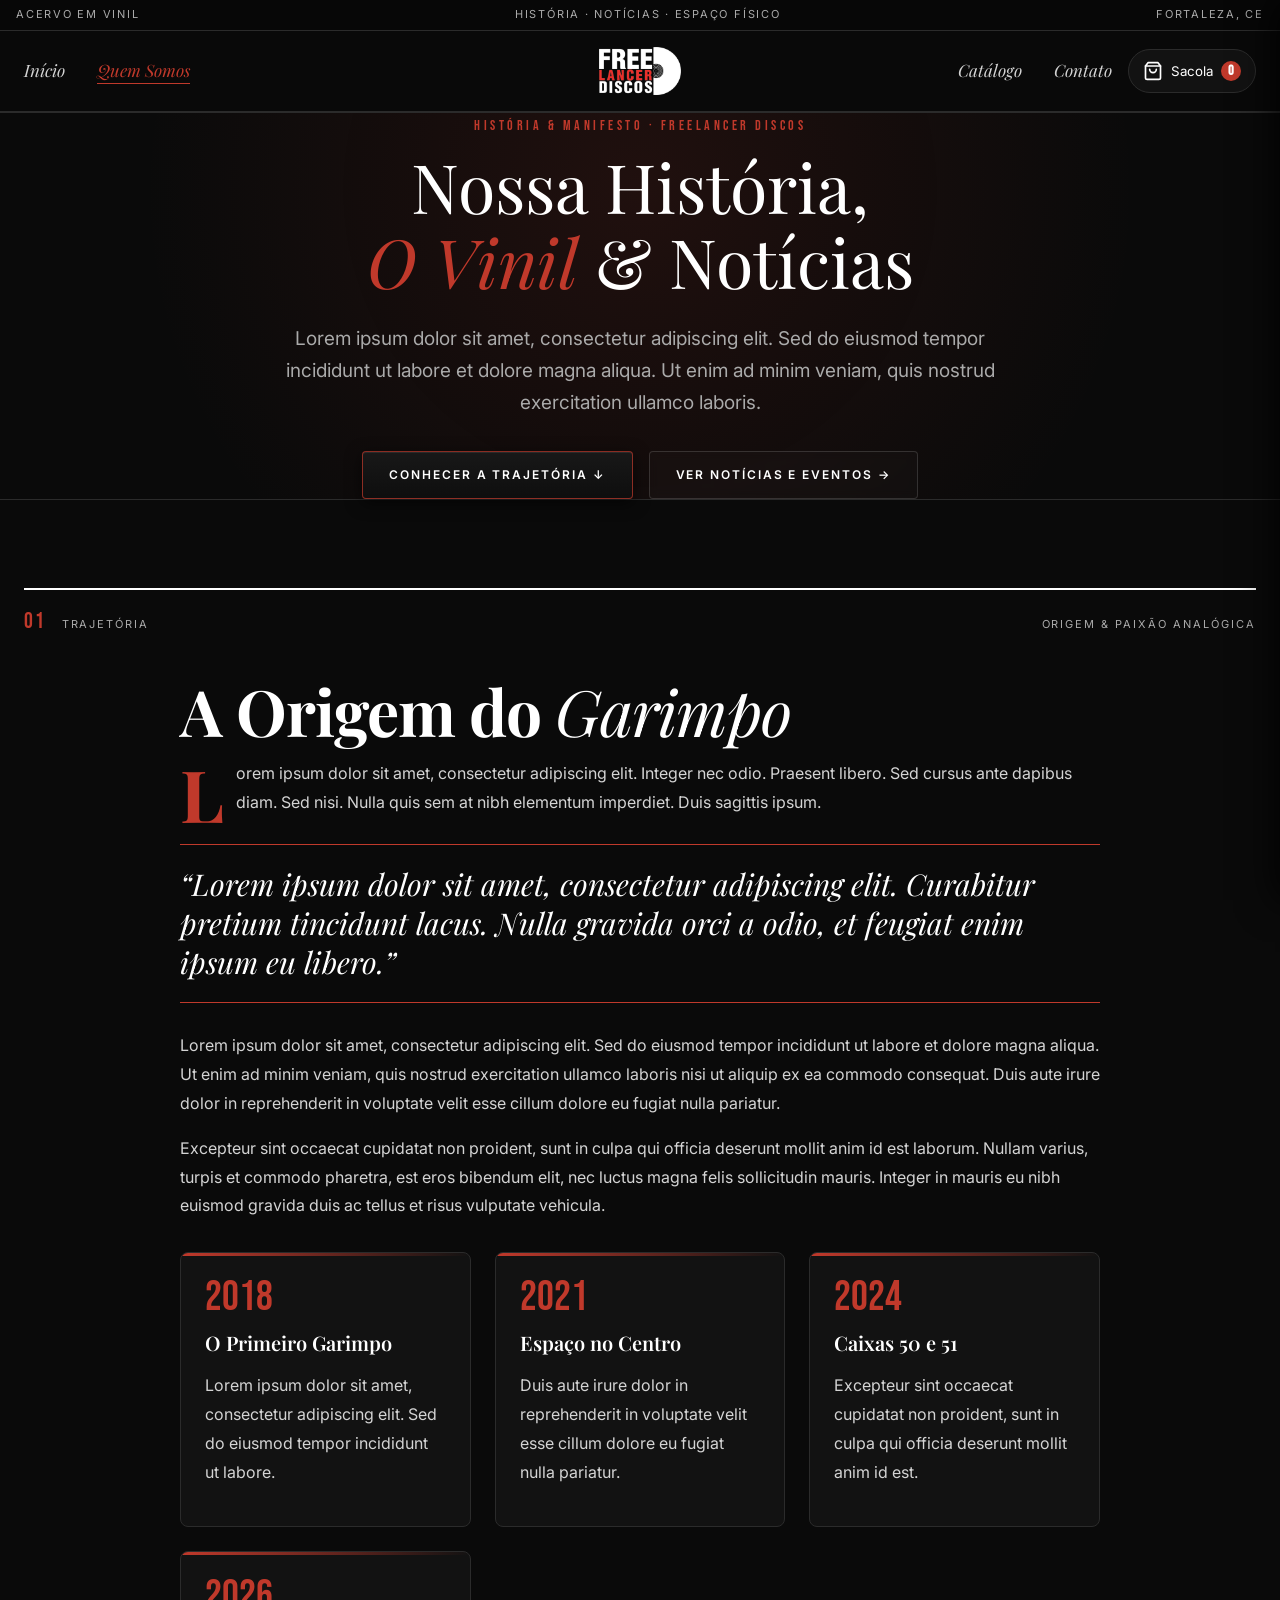
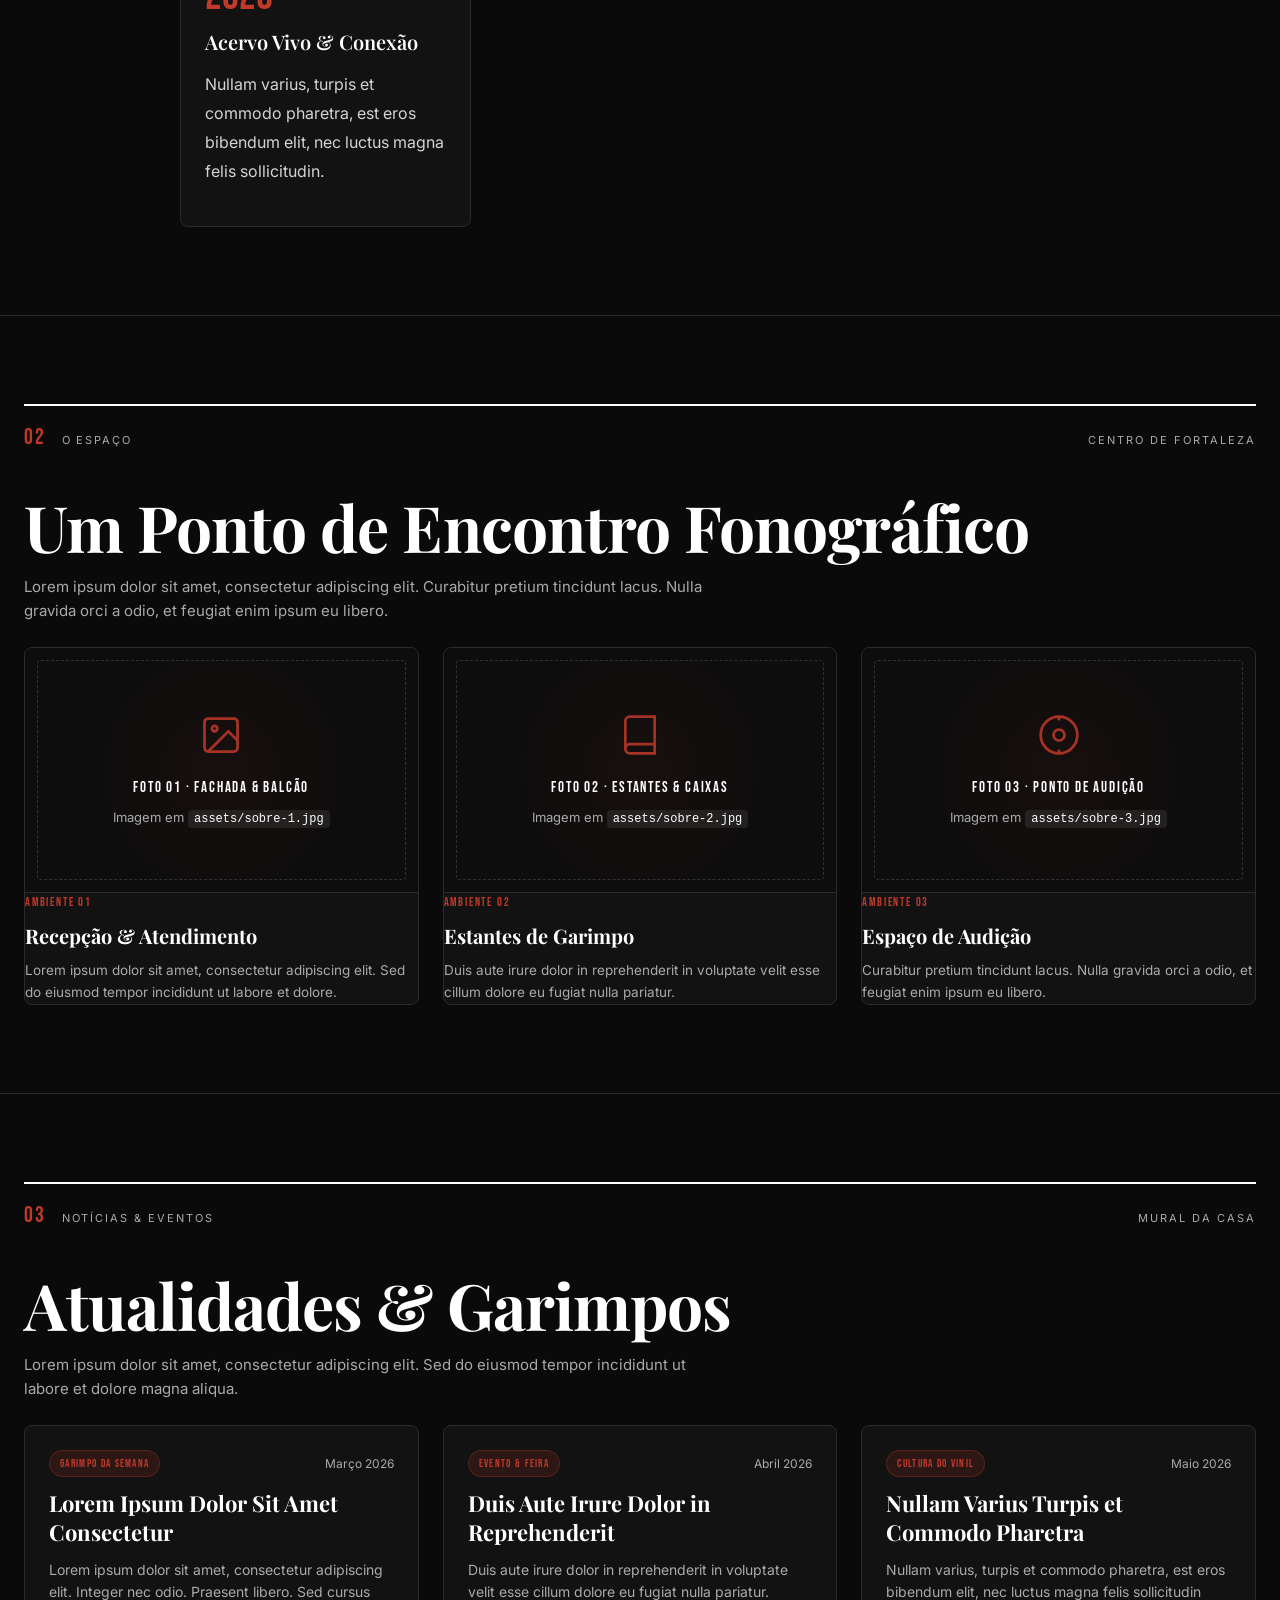
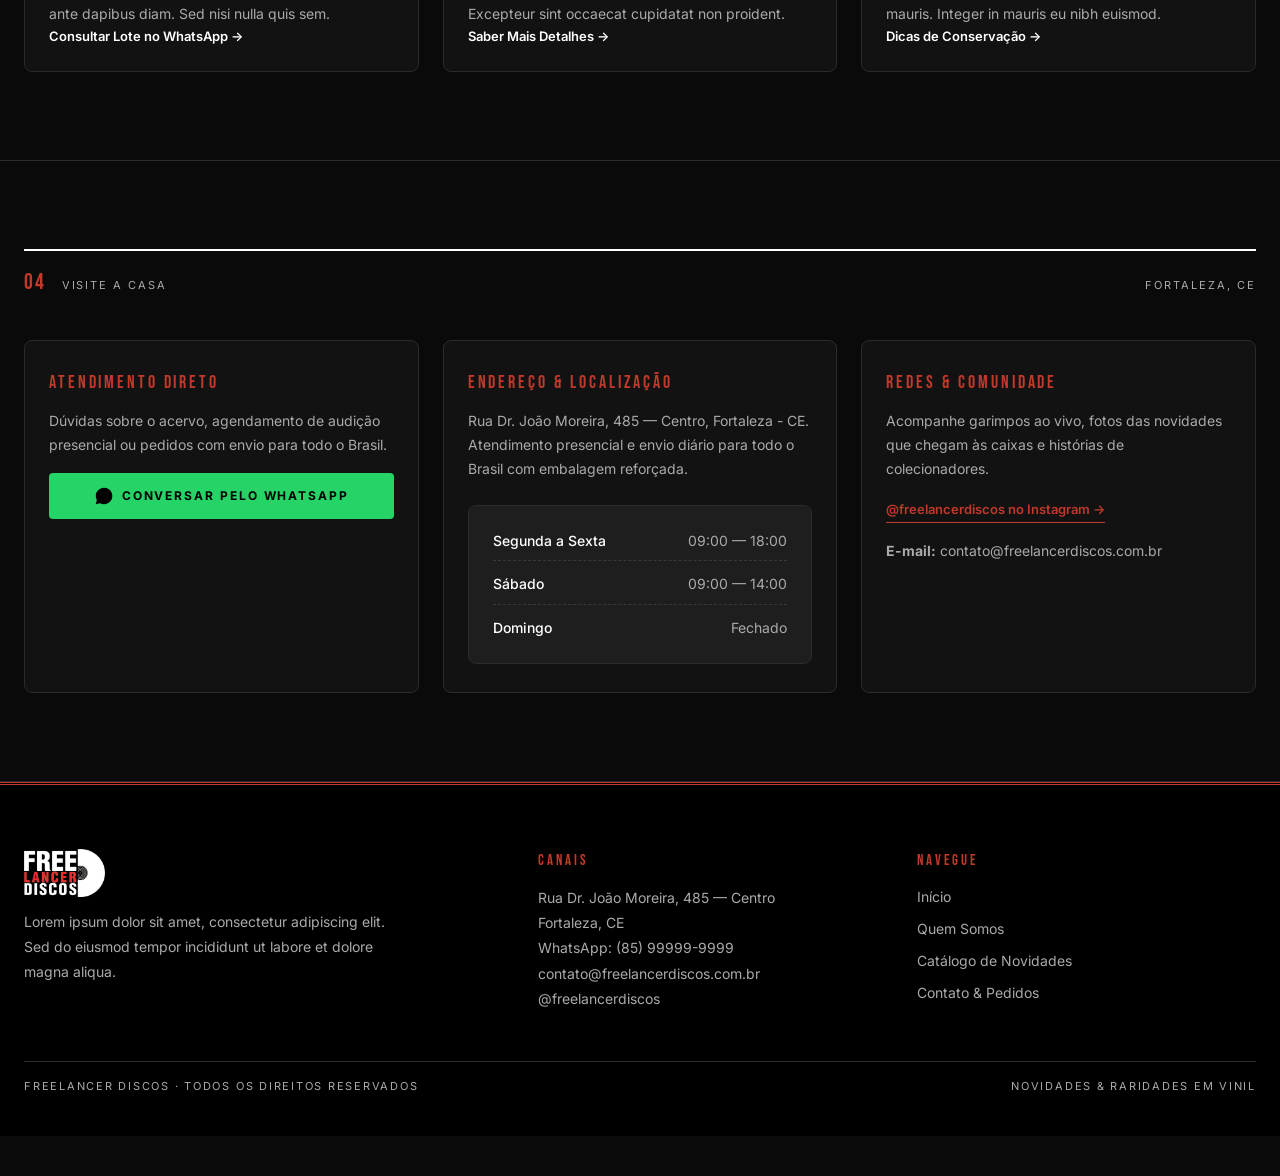
==== sobre.html @ f5fd62b7 "feat(site): adiciona sobre.html e atualiza estilos e scripts do catalogo" ====
<!DOCTYPE html>
<html lang="pt-BR">
<head>
  <meta charset="utf-8">
  <meta name="viewport" content="width=device-width, initial-scale=1, viewport-fit=cover">
  <title>Quem Somos & Notícias — Freelancer Discos | História, Espaço e Atualidades</title>
  <meta name="description" content="Conheça a história da Freelancer Discos, nosso espaço físico de audição no Centro de Fortaleza, notícias e eventos do universo do vinil.">
  
  <!-- Favicon / Meta Tema -->
  <meta name="theme-color" content="#0a0a0a">
  <meta name="apple-mobile-web-app-status-bar-style" content="black-translucent">

  <!-- Fontes Editoriais Google Fonts -->
  <link rel="preconnect" href="https://fonts.googleapis.com">
  <link rel="preconnect" href="https://fonts.gstatic.com" crossorigin>
  <link href="https://fonts.googleapis.com/css2?family=Bebas+Neue&family=Inter:wght@400;500;600;700&family=Playfair+Display:ital,wght@0,400;0,700;1,400;1,700&display=swap" rel="stylesheet">

  <!-- Design Tokens e Estilos -->
  <link rel="stylesheet" href="css/tokens.css">
  <link rel="stylesheet" href="css/style.css">
</head>
<body>
  <!-- Topbar Editorial Metadados -->
  <header class="topbar">
    <div class="meta-container">
      <span class="meta-item meta-edition">Acervo em Vinil</span>
      <span class="meta-item meta-tagline">História · Notícias · Espaço Físico</span>
      <span class="meta-item meta-location">Fortaleza, CE</span>
    </div>
  </header>

  <!-- Navegação Principal -->
  <nav class="main-nav" id="mainNav">
    <div class="nav-container">
      <!-- Menu Esquerdo (Desktop) -->
      <ul class="nav-links nav-left">
        <li><a href="index.html#inicio" class="nav-link">Início</a></li>
        <li><a href="sobre.html" class="nav-link active">Quem Somos</a></li>
      </ul>

      <!-- Logotipo Central -->
      <a href="index.html#inicio" class="nav-brand" aria-label="Freelancer Discos - Início">
        <img src="assets/logo.png" alt="Freelancer Discos" class="brand-logo" width="180" height="48">
      </a>

      <!-- Menu Direito & Botão da Sacola -->
      <div class="nav-right-wrap">
        <ul class="nav-links nav-right">
          <li><a href="index.html#catalogo" class="nav-link">Catálogo</a></li>
          <li><a href="#contato" class="nav-link">Contato</a></li>
        </ul>

        <!-- Botão Sacola de Compras -->
        <button class="cart-trigger-btn" id="cartTrigger" aria-label="Abrir Sacola de Compras">
          <svg class="cart-icon" viewBox="0 0 24 24" width="20" height="20" fill="none" stroke="currentColor" stroke-width="2" stroke-linecap="round" stroke-linejoin="round">
            <path d="M6 2L3 6v14a2 2 0 0 0 2 2h14a2 2 0 0 0 2-2V6l-3-4z"></path>
            <line x1="3" y1="6" x2="21" y2="6"></line>
            <path d="M16 10a4 4 0 0 1-8 0"></path>
          </svg>
          <span class="cart-label">Sacola</span>
          <span class="cart-badge" id="cartBadge">0</span>
        </button>

        <!-- Menu Hamburguer Mobile -->
        <button class="menu-toggle" id="menuToggle" aria-label="Abrir menu de navegação">
          <span></span>
          <span></span>
          <span></span>
        </button>
      </div>
    </div>

    <!-- Gaveta de Links Mobile -->
    <div class="mobile-menu" id="mobileMenu">
      <a href="index.html#inicio" class="mobile-link">Início</a>
      <a href="sobre.html" class="mobile-link active">Quem Somos</a>
      <a href="index.html#catalogo" class="mobile-link">Catálogo (Novidades)</a>
      <a href="#contato" class="mobile-link">Contato & Localização</a>
    </div>
  </nav>

  <!-- Hero Editorial Dedicado -->
  <section class="about-hero-section">
    <div class="about-hero-inner">
      <span class="about-hero-kicker">HISTÓRIA & MANIFESTO · FREELANCER DISCOS</span>
      <h1 class="about-hero-title">Nossa História,<br><em>O Vinil</em> & Notícias</h1>
      <p class="about-hero-lede">
        Lorem ipsum dolor sit amet, consectetur adipiscing elit. Sed do eiusmod tempor incididunt ut labore et dolore magna aliqua. Ut enim ad minim veniam, quis nostrud exercitation ullamco laboris.
      </p>
      <div class="about-hero-actions">
        <a href="#historia" class="btn btn-primary">Conhecer a Trajetória ↓</a>
        <a href="#noticias" class="btn btn-outline">Ver Notícias e Eventos →</a>
      </div>
    </div>
  </section>

  <!-- Seção 01: A História & Trajetória (Modelada em Lorem Ipsum) -->
  <section class="section-container" id="historia">
    <div class="section-header">
      <span class="section-num">01</span>
      <span class="section-tag">Trajetória</span>
      <span class="section-extra">Origem & Paixão Analógica</span>
    </div>

    <div class="about-grid">
      <div class="about-content" style="grid-column: 1 / -1; max-width: 920px; margin: 0 auto;">
        <h2 class="editorial-heading">A Origem do <em>Garimpo</em></h2>
        <p class="about-lead">
          Lorem ipsum dolor sit amet, consectetur adipiscing elit. Integer nec odio. Praesent libero. Sed cursus ante dapibus diam. Sed nisi. Nulla quis sem at nibh elementum imperdiet. Duis sagittis ipsum.
        </p>

        <blockquote class="about-quote">
          “Lorem ipsum dolor sit amet, consectetur adipiscing elit. Curabitur pretium tincidunt lacus. Nulla gravida orci a odio, et feugiat enim ipsum eu libero.”
        </blockquote>

        <p>
          Lorem ipsum dolor sit amet, consectetur adipiscing elit. Sed do eiusmod tempor incididunt ut labore et dolore magna aliqua. Ut enim ad minim veniam, quis nostrud exercitation ullamco laboris nisi ut aliquip ex ea commodo consequat. Duis aute irure dolor in reprehenderit in voluptate velit esse cillum dolore eu fugiat nulla pariatur.
        </p>

        <p>
          Excepteur sint occaecat cupidatat non proident, sunt in culpa qui officia deserunt mollit anim id est laborum. Nullam varius, turpis et commodo pharetra, est eros bibendum elit, nec luctus magna felis sollicitudin mauris. Integer in mauris eu nibh euismod gravida duis ac tellus et risus vulputate vehicula.
        </p>

        <!-- Timeline Cronológica Editorial -->
        <div class="timeline-grid">
          <div class="timeline-card">
            <span class="timeline-year">2018</span>
            <h3 class="timeline-heading">O Primeiro Garimpo</h3>
            <p class="timeline-text">Lorem ipsum dolor sit amet, consectetur adipiscing elit. Sed do eiusmod tempor incididunt ut labore.</p>
          </div>

          <div class="timeline-card">
            <span class="timeline-year">2021</span>
            <h3 class="timeline-heading">Espaço no Centro</h3>
            <p class="timeline-text">Duis aute irure dolor in reprehenderit in voluptate velit esse cillum dolore eu fugiat nulla pariatur.</p>
          </div>

          <div class="timeline-card">
            <span class="timeline-year">2024</span>
            <h3 class="timeline-heading">Caixas 50 e 51</h3>
            <p class="timeline-text">Excepteur sint occaecat cupidatat non proident, sunt in culpa qui officia deserunt mollit anim id est.</p>
          </div>

          <div class="timeline-card">
            <span class="timeline-year">2026</span>
            <h3 class="timeline-heading">Acervo Vivo & Conexão</h3>
            <p class="timeline-text">Nullam varius, turpis et commodo pharetra, est eros bibendum elit, nec luctus magna felis sollicitudin.</p>
          </div>
        </div>
      </div>
    </div>
  </section>

  <!-- Seção 02: O Espaço Físico & Audição -->
  <section class="section-container" id="espaco">
    <div class="section-header">
      <span class="section-num">02</span>
      <span class="section-tag">O Espaço</span>
      <span class="section-extra">Centro de Fortaleza</span>
    </div>

    <div class="catalog-intro">
      <h2 class="editorial-heading">Um Ponto de Encontro Fonográfico</h2>
      <p style="color: var(--color-text-muted); max-width: 680px; margin-top: 8px;">
        Lorem ipsum dolor sit amet, consectetur adipiscing elit. Curabitur pretium tincidunt lacus. Nulla gravida orci a odio, et feugiat enim ipsum eu libero.
      </p>
    </div>

    <div class="space-gallery-grid">
      <!-- Card Espaço 1 -->
      <article class="space-card">
        <div class="space-card-media">
          <div class="slide-placeholder" style="padding: 24px;">
            <div class="placeholder-graphic">
              <svg viewBox="0 0 24 24" width="44" height="44" fill="none" stroke="currentColor" stroke-width="1.5">
                <rect x="3" y="3" width="18" height="18" rx="2" ry="2"></rect>
                <circle cx="8.5" cy="8.5" r="1.5"></circle>
                <polyline points="21 15 16 10 5 21"></polyline>
              </svg>
            </div>
            <span class="placeholder-tag">Foto 01 · Fachada & Balcão</span>
            <p class="placeholder-desc">Imagem em <code>assets/sobre-1.jpg</code></p>
          </div>
        </div>
        <div class="space-card-body">
          <span class="space-card-tag">AMBIENTE 01</span>
          <h3 class="space-card-title">Recepção & Atendimento</h3>
          <p class="space-card-desc">Lorem ipsum dolor sit amet, consectetur adipiscing elit. Sed do eiusmod tempor incididunt ut labore et dolore.</p>
        </div>
      </article>

      <!-- Card Espaço 2 -->
      <article class="space-card">
        <div class="space-card-media">
          <div class="slide-placeholder" style="padding: 24px;">
            <div class="placeholder-graphic">
              <svg viewBox="0 0 24 24" width="44" height="44" fill="none" stroke="currentColor" stroke-width="1.5">
                <path d="M4 19.5A2.5 2.5 0 0 1 6.5 17H20"></path>
                <path d="M6.5 2H20v20H6.5A2.5 2.5 0 0 1 4 19.5v-15A2.5 2.5 0 0 1 6.5 2z"></path>
              </svg>
            </div>
            <span class="placeholder-tag">Foto 02 · Estantes & Caixas</span>
            <p class="placeholder-desc">Imagem em <code>assets/sobre-2.jpg</code></p>
          </div>
        </div>
        <div class="space-card-body">
          <span class="space-card-tag">AMBIENTE 02</span>
          <h3 class="space-card-title">Estantes de Garimpo</h3>
          <p class="space-card-desc">Duis aute irure dolor in reprehenderit in voluptate velit esse cillum dolore eu fugiat nulla pariatur.</p>
        </div>
      </article>

      <!-- Card Espaço 3 -->
      <article class="space-card">
        <div class="space-card-media">
          <div class="slide-placeholder" style="padding: 24px;">
            <div class="placeholder-graphic">
              <svg viewBox="0 0 24 24" width="44" height="44" fill="none" stroke="currentColor" stroke-width="1.5">
                <circle cx="12" cy="12" r="10"></circle>
                <circle cx="12" cy="12" r="3"></circle>
                <line x1="12" y1="2" x2="12" y2="4"></line>
                <line x1="12" y1="20" x2="12" y2="22"></line>
              </svg>
            </div>
            <span class="placeholder-tag">Foto 03 · Ponto de Audição</span>
            <p class="placeholder-desc">Imagem em <code>assets/sobre-3.jpg</code></p>
          </div>
        </div>
        <div class="space-card-body">
          <span class="space-card-tag">AMBIENTE 03</span>
          <h3 class="space-card-title">Espaço de Audição</h3>
          <p class="space-card-desc">Curabitur pretium tincidunt lacus. Nulla gravida orci a odio, et feugiat enim ipsum eu libero.</p>
        </div>
      </article>
    </div>
  </section>

  <!-- Seção 03: Mural de Notícias & Eventos -->
  <section class="section-container" id="noticias">
    <div class="section-header">
      <span class="section-num">03</span>
      <span class="section-tag">Notícias & Eventos</span>
      <span class="section-extra">Mural da Casa</span>
    </div>

    <div class="catalog-intro">
      <h2 class="editorial-heading">Atualidades & Garimpos</h2>
      <p style="color: var(--color-text-muted); max-width: 680px; margin-top: 8px;">
        Lorem ipsum dolor sit amet, consectetur adipiscing elit. Sed do eiusmod tempor incididunt ut labore et dolore magna aliqua.
      </p>
    </div>

    <div class="news-grid">
      <!-- Artigo Notícia 1 -->
      <article class="news-card">
        <div class="news-meta-row">
          <span class="news-badge">GARIMPO DA SEMANA</span>
          <time class="news-date">Março 2026</time>
        </div>
        <h3 class="news-title">Lorem Ipsum Dolor Sit Amet Consectetur</h3>
        <p class="news-excerpt">
          Lorem ipsum dolor sit amet, consectetur adipiscing elit. Integer nec odio. Praesent libero. Sed cursus ante dapibus diam. Sed nisi nulla quis sem.
        </p>
        <a href="#contato" class="news-link">Consultar Lote no WhatsApp →</a>
      </article>

      <!-- Artigo Notícia 2 -->
      <article class="news-card">
        <div class="news-meta-row">
          <span class="news-badge">EVENTO & FEIRA</span>
          <time class="news-date">Abril 2026</time>
        </div>
        <h3 class="news-title">Duis Aute Irure Dolor in Reprehenderit</h3>
        <p class="news-excerpt">
          Duis aute irure dolor in reprehenderit in voluptate velit esse cillum dolore eu fugiat nulla pariatur. Excepteur sint occaecat cupidatat non proident.
        </p>
        <a href="#contato" class="news-link">Saber Mais Detalhes →</a>
      </article>

      <!-- Artigo Notícia 3 -->
      <article class="news-card">
        <div class="news-meta-row">
          <span class="news-badge">CULTURA DO VINIL</span>
          <time class="news-date">Maio 2026</time>
        </div>
        <h3 class="news-title">Nullam Varius Turpis et Commodo Pharetra</h3>
        <p class="news-excerpt">
          Nullam varius, turpis et commodo pharetra, est eros bibendum elit, nec luctus magna felis sollicitudin mauris. Integer in mauris eu nibh euismod.
        </p>
        <a href="#contato" class="news-link">Dicas de Conservação →</a>
      </article>
    </div>
  </section>

  <!-- Seção 04: Contato & Visitação -->
  <section class="section-container" id="contato">
    <div class="section-header">
      <span class="section-num">04</span>
      <span class="section-tag">Visite a Casa</span>
      <span class="section-extra">Fortaleza, CE</span>
    </div>

    <div class="contact-card-grid">
      <div class="contact-box">
        <h3 class="contact-box-title">Atendimento Direto</h3>
        <p>Dúvidas sobre o acervo, agendamento de audição presencial ou pedidos com envio para todo o Brasil.</p>
        <a href="#" id="directWhatsappBtn" class="btn btn-whatsapp-card" target="_blank" rel="noopener">
          <svg viewBox="0 0 24 24" width="20" height="20" fill="currentColor">
            <path d="M12.04 2c-5.46 0-9.91 4.45-9.91 9.91 0 1.75.46 3.45 1.32 4.95L2.05 22l5.25-1.38c1.45.79 3.08 1.21 4.74 1.21 5.46 0 9.91-4.45 9.91-9.91 0-2.65-1.03-5.14-2.9-7.01A9.82 9.82 0 0 0 12.04 2z"/>
          </svg>
          Conversar pelo WhatsApp
        </a>
      </div>

      <div class="contact-box">
        <h3 class="contact-box-title">Endereço & Localização</h3>
        <p id="storeAddress">Rua Dr. João Moreira, 485 — Centro, Fortaleza - CE.</p>
        <div class="visit-hours-box">
          <div class="visit-hours-row">
            <span class="visit-hours-day">Segunda a Sexta</span>
            <span class="visit-hours-time">09:00 — 18:00</span>
          </div>
          <div class="visit-hours-row">
            <span class="visit-hours-day">Sábado</span>
            <span class="visit-hours-time">09:00 — 14:00</span>
          </div>
          <div class="visit-hours-row">
            <span class="visit-hours-day">Domingo</span>
            <span class="visit-hours-time">Fechado</span>
          </div>
        </div>
      </div>

      <div class="contact-box">
        <h3 class="contact-box-title">Redes & Comunidade</h3>
        <p>Acompanhe garimpos ao vivo, fotos das novidades que chegam às caixas e histórias de colecionadores.</p>
        <a href="https://instagram.com/freelancerdiscos" id="storeInstagram" class="contact-social-link" target="_blank" rel="noopener">
          @freelancerdiscos no Instagram →
        </a>
        <p class="contact-email" style="margin-top: 16px;"><strong>E-mail:</strong> <span id="storeEmail">contato@freelancerdiscos.com.br</span></p>
      </div>
    </div>
  </section>

  <!-- Rodapé Institucional -->
  <footer class="site-footer">
    <div class="footer-inner">
      <div class="footer-col brand-col">
        <img src="assets/logo.png" alt="Freelancer Discos" class="footer-logo" width="160" height="42">
        <p class="footer-desc">Lorem ipsum dolor sit amet, consectetur adipiscing elit. Sed do eiusmod tempor incididunt ut labore et dolore magna aliqua.</p>
      </div>

      <div class="footer-col">
        <h4 class="footer-heading">CANAIS</h4>
        <p>Rua Dr. João Moreira, 485 — Centro<br>
        Fortaleza, CE<br>
        <span id="footerWhatsappText">WhatsApp: (85) 99999-9999</span><br>
        <span id="footerEmailText">contato@freelancerdiscos.com.br</span><br>
        <span id="footerInstagramText">@freelancerdiscos</span></p>
      </div>

      <div class="footer-col">
        <h4 class="footer-heading">NAVEGUE</h4>
        <ul class="footer-nav">
          <li><a href="index.html#inicio">Início</a></li>
          <li><a href="sobre.html">Quem Somos</a></li>
          <li><a href="index.html#catalogo">Catálogo de Novidades</a></li>
          <li><a href="#contato">Contato & Pedidos</a></li>
        </ul>
      </div>
    </div>

    <div class="footer-bottom">
      <span>Freelancer Discos · Todos os direitos reservados</span>
      <span>Novidades & Raridades em Vinil</span>
    </div>
  </footer>

  <!-- Drawer da Sacola de Compras -->
  <div class="cart-overlay" id="cartOverlay" aria-hidden="true"></div>
  <aside class="cart-drawer" id="cartDrawer" aria-label="Sacola de Compras" aria-hidden="true">
    <div class="drawer-header">
      <div class="drawer-title-wrap">
        <h3 class="drawer-title">Sua Sacola</h3>
        <span class="drawer-subtitle" id="drawerItemCount">0 discos selecionados</span>
      </div>
      <button class="drawer-close-btn" id="drawerCloseBtn" aria-label="Fechar Sacola">&times;</button>
    </div>

    <!-- Lista de Itens -->
    <div class="drawer-body" id="cartItemsList">
      <!-- Injetado dinamicamente via app.js -->
    </div>

    <!-- Rodapé da Sacola -->
    <div class="drawer-footer" id="drawerFooter" style="display: none;">
      <div class="drawer-subtotal-row">
        <span>Subtotal dos Vinis</span>
        <strong class="drawer-subtotal-value" id="cartSubtotal">R$ 0,00</strong>
      </div>

      <div class="drawer-inputs">
        <input type="text" id="customerName" class="drawer-input" placeholder="Seu Nome (opcional)">
        <input type="text" id="customerCity" class="drawer-input" placeholder="Sua Cidade / Bairro (para cálculo de frete)">
      </div>

      <button class="btn btn-checkout-whatsapp" id="checkoutWhatsappBtn">
        <svg viewBox="0 0 24 24" width="20" height="20" fill="currentColor">
          <path d="M12.04 2c-5.46 0-9.91 4.45-9.91 9.91 0 1.75.46 3.45 1.32 4.95L2.05 22l5.25-1.38c1.45.79 3.08 1.21 4.74 1.21 5.46 0 9.91-4.45 9.91-9.91 0-2.65-1.03-5.14-2.9-7.01A9.82 9.82 0 0 0 12.04 2z"/>
        </svg>
        <span>Fechar Pedido no WhatsApp</span>
      </button>

      <button class="cart-clear-link" id="clearCartBtn">Esvaziar sacola</button>
    </div>
  </aside>

  <!-- Botão Flutuante de Sacola (Fixo no Mobile) -->
  <button class="floating-cart-btn" id="floatingCartBtn" aria-label="Abrir Sacola de Compras">
    <svg viewBox="0 0 24 24" width="22" height="22" fill="none" stroke="currentColor" stroke-width="2">
      <path d="M6 2L3 6v14a2 2 0 0 0 2 2h14a2 2 0 0 0 2-2V6l-3-4z"></path>
      <line x1="3" y1="6" x2="21" y2="6"></line>
      <path d="M16 10a4 4 0 0 1-8 0"></path>
    </svg>
    <span class="floating-cart-badge" id="floatingCartBadge">0</span>
  </button>

  <!-- Scripts -->
  <script src="js/config.js"></script>
  <script src="js/app.js"></script>
</body>
</html>
---- css/tokens.css ----
/**
 * tokens.css - Design System de 3 camadas para a Freelancer Discos
 * Primitivos -> Semânticos -> Componentes
 */

:root {
  /* ==========================================================================
     1. TOKENS PRIMITIVOS (Cores, Fontes e Medidas Brutas)
     ========================================================================== */
  --primitive-black: #050505;
  --primitive-bg: #0a0a0a;
  --primitive-card: #121212;
  --primitive-card-hover: #181818;
  --primitive-surface: #1e1e1e;
  
  --primitive-red: #c0392b;
  --primitive-red-dark: #7b1a1a;
  --primitive-red-glow: rgba(192, 57, 43, 0.45);
  
  --primitive-white: #ffffff;
  --primitive-gray-100: #f5f5f5;
  --primitive-gray-300: #d4d4d4;
  --primitive-gray-400: #aaaaaa;
  --primitive-gray-600: #666666;
  --primitive-line: #2b2b2b;
  --primitive-line-light: rgba(255, 255, 255, 0.12);

  --primitive-green: #25d366;
  --primitive-green-dark: #1f9d55;

  /* Tipografia */
  --primitive-font-serif: 'Playfair Display', Georgia, serif;
  --primitive-font-head: 'Bebas Neue', Impact, 'Arial Narrow', sans-serif;
  --primitive-font-body: 'Inter', system-ui, -apple-system, sans-serif;

  /* ==========================================================================
     2. TOKENS SEMÂNTICOS (Propósito e Contexto de Uso)
     ========================================================================== */
  --color-page-bg: var(--primitive-bg);
  --color-page-card: var(--primitive-card);
  --color-text-main: var(--primitive-white);
  --color-text-muted: var(--primitive-gray-400);
  --color-border: var(--primitive-line);
  --color-border-subtle: var(--primitive-line-light);

  --color-brand-primary: var(--primitive-red);
  --color-brand-hover: var(--primitive-red-dark);
  --color-brand-glow: var(--primitive-red-glow);
  --color-accent-whatsapp: var(--primitive-green);

  --font-editorial-title: var(--primitive-font-serif);
  --font-editorial-eyebrow: var(--primitive-font-head);
  --font-text-interface: var(--primitive-font-body);

  /* Espaçamentos e Escalas */
  --space-1: 4px;
  --space-2: 8px;
  --space-3: 12px;
  --space-4: 16px;
  --space-6: 24px;
  --space-8: 32px;
  --space-12: 48px;
  --space-16: 64px;

  /* Raios de Borda */
  --radius-sm: 4px;
  --radius-md: 8px;
  --radius-lg: 12px;
  --radius-full: 9999px;

  /* Mobile-first Touch Target e Safe Areas */
  --touch-target-min: 44px;
  --safe-top: env(safe-area-inset-top, 0px);
  --safe-bottom: env(safe-area-inset-bottom, 0px);

  /* Transições suaves */
  --transition-fast: 0.15s ease;
  --transition-normal: 0.25s cubic-bezier(0.16, 1, 0.3, 1);

  /* Sombras */
  --shadow-card: 0 10px 30px rgba(0, 0, 0, 0.6);
  --shadow-drawer: -5px 0 35px rgba(0, 0, 0, 0.85);
  --shadow-badge: 0 2px 8px rgba(192, 57, 43, 0.4);
}
---- css/style.css ----
/**
 * style.css - Freelancer Discos
 * Estilo Editorial Clássico & Arquitetura Mobile-First
 */

/* ==========================================================================
   1. RESET & CONFIGURAÇÕES BASE
   ========================================================================== */
*, *::before, *::after {
  box-sizing: border-box;
  margin: 0;
  padding: 0;
}

html {
  scroll-behavior: smooth;
  scroll-padding-top: 90px;
  background-color: var(--primitive-black);
}

body {
  background-color: var(--color-page-bg);
  color: var(--color-text-main);
  font-family: var(--font-text-interface);
  font-size: 15px;
  line-height: 1.6;
  -webkit-font-smoothing: antialiased;
  -moz-osx-font-smoothing: grayscale;
  padding-bottom: calc(var(--safe-bottom) + 40px);
  overflow-x: hidden;
}

img {
  max-width: 100%;
  height: auto;
  display: block;
}

button, input, a {
  font-family: inherit;
  color: inherit;
}

a {
  text-decoration: none;
  transition: color var(--transition-fast);
}

/* ==========================================================================
   2. TOPBAR DE METADADOS EDITORIAL
   ========================================================================== */
.topbar {
  background-color: #070707;
  border-bottom: 1px solid var(--color-border);
  padding-top: calc(var(--safe-top) + 6px);
  padding-bottom: 6px;
}

.meta-container {
  max-width: 1320px;
  margin: 0 auto;
  padding: 0 var(--space-4);
  display: flex;
  justify-content: space-between;
  align-items: center;
  font-size: 11px;
  letter-spacing: 0.16em;
  text-transform: uppercase;
  color: var(--color-text-muted);
}

@media (max-width: 640px) {
  .meta-tagline {
    display: none;
  }
}

/* ==========================================================================
   3. NAVEGAÇÃO PRINCIPAL (STICKY)
   ========================================================================== */
.main-nav {
  position: sticky;
  top: 0;
  z-index: 100;
  background: rgba(10, 10, 10, 0.94);
  backdrop-filter: blur(12px);
  -webkit-backdrop-filter: blur(12px);
  border-bottom: 2px double var(--color-border);
}

.nav-container {
  max-width: 1320px;
  margin: 0 auto;
  padding: var(--space-3) var(--space-4);
  display: flex;
  align-items: center;
  justify-content: space-between;
}

@media (min-width: 900px) {
  .nav-container {
    display: grid;
    grid-template-columns: 1fr auto 1fr;
    padding: var(--space-4) var(--space-6);
  }
}

.nav-links {
  display: none;
  list-style: none;
  gap: var(--space-8);
}

@media (min-width: 900px) {
  .nav-links {
    display: flex;
    align-items: center;
  }
  .nav-right {
    justify-content: flex-end;
  }
}

.nav-link {
  font-family: var(--font-editorial-title);
  font-style: italic;
  font-size: 17px;
  color: var(--primitive-gray-300);
  padding-bottom: 2px;
  border-bottom: 1px solid transparent;
  transition: all var(--transition-fast);
}

.nav-link:hover, .nav-link.active {
  color: var(--color-brand-primary);
  border-color: var(--color-brand-primary);
}

.nav-brand {
  display: flex;
  align-items: center;
  justify-content: center;
}

.brand-logo {
  height: 48px;
  width: auto;
  object-fit: contain;
}

.nav-right-wrap {
  display: flex;
  align-items: center;
  gap: var(--space-4);
  justify-content: flex-end;
}

/* Botão da Sacola na Navbar */
.cart-trigger-btn {
  display: flex;
  align-items: center;
  gap: var(--space-2);
  background: var(--primitive-card);
  border: 1px solid var(--color-border);
  color: var(--color-text-main);
  padding: 8px 14px;
  border-radius: var(--radius-full);
  cursor: pointer;
  min-height: var(--touch-target-min);
  transition: all var(--transition-fast);
}

.cart-trigger-btn:hover {
  background: var(--primitive-surface);
  border-color: var(--color-brand-primary);
}

.cart-trigger-btn.pulse, .floating-cart-btn.pulse {
  animation: cartPulse 0.45s ease;
}

@keyframes cartPulse {
  0% { transform: scale(1); }
  50% { transform: scale(1.15); box-shadow: 0 0 20px var(--color-brand-glow); }
  100% { transform: scale(1); }
}

.cart-badge {
  background: var(--color-brand-primary);
  color: #fff;
  font-family: var(--font-editorial-eyebrow);
  font-size: 14px;
  font-weight: 600;
  min-width: 20px;
  height: 20px;
  border-radius: var(--radius-full);
  display: inline-grid;
  place-items: center;
  padding: 0 6px;
}

/* Menu Hambúrguer Mobile */
.menu-toggle {
  display: flex;
  flex-direction: column;
  justify-content: center;
  gap: 5px;
  background: transparent;
  border: none;
  cursor: pointer;
  width: var(--touch-target-min);
  height: var(--touch-target-min);
  padding: 10px;
}

@media (min-width: 900px) {
  .menu-toggle {
    display: none;
  }
}

.menu-toggle span {
  display: block;
  width: 22px;
  height: 2px;
  background: var(--color-text-main);
  transition: all var(--transition-fast);
}

/* Gaveta Menu Mobile */
.mobile-menu {
  display: none;
  flex-direction: column;
  background: #0d0d0d;
  border-top: 1px solid var(--color-border);
  padding: var(--space-4);
}

.mobile-menu.open {
  display: flex;
}

.mobile-link {
  font-family: var(--font-editorial-title);
  font-style: italic;
  font-size: 18px;
  color: var(--color-text-main);
  padding: 12px 8px;
  border-bottom: 1px solid var(--primitive-surface);
}

.mobile-link:last-child {
  border-bottom: none;
}

/* ==========================================================================
   4. HERO SECTION ("CADA DISCO, UMA HISTÓRIA")
   ========================================================================== */
.hero-section {
  position: relative;
  overflow: hidden;
  padding: 48px var(--space-4) 64px;
  background: radial-gradient(circle at 82% 50%, rgba(192, 57, 43, 0.28), transparent 52%), #050505;
  border-bottom: 1px solid var(--color-border);
  min-height: 520px;
  display: flex;
  align-items: center;
}

@media (min-width: 900px) {
  .hero-section {
    padding: 80px var(--space-8) 96px;
    min-height: 600px;
  }
}

.hero-inner {
  max-width: 1320px;
  margin: 0 auto;
  width: 100%;
  display: grid;
  grid-template-columns: 1fr;
  align-items: center;
  gap: var(--space-8);
  position: relative;
  z-index: 2;
}

@media (min-width: 900px) {
  .hero-inner {
    grid-template-columns: 1.15fr 0.85fr;
  }
}

.hero-kicker {
  font-family: var(--font-editorial-eyebrow);
  letter-spacing: 0.22em;
  font-size: 14px;
  color: var(--color-brand-primary);
  display: inline-block;
  margin-bottom: var(--space-3);
}

.hero-title {
  font-family: var(--font-editorial-title);
  font-weight: 700;
  font-size: clamp(48px, 7.5vw, 112px);
  line-height: 0.94;
  letter-spacing: -0.02em;
  margin-bottom: var(--space-4);
  color: var(--color-text-main);
}

.hero-title em {
  font-weight: 400;
  color: var(--color-brand-primary);
  font-style: italic;
}

.hero-lede {
  font-family: var(--font-editorial-title);
  font-style: italic;
  font-size: clamp(18px, 2.2vw, 24px);
  color: var(--color-text-muted);
  max-width: 480px;
  margin-bottom: var(--space-8);
  padding-left: var(--space-4);
  border-left: 2px solid var(--color-brand-primary);
  line-height: 1.45;
}

.hero-actions {
  display: flex;
  flex-wrap: wrap;
  gap: var(--space-4);
}

/* ==========================================================================
   5. BOTÕES PADRÃO DO SISTEMA
   ========================================================================== */
.btn {
  display: inline-flex;
  align-items: center;
  justify-content: center;
  gap: var(--space-2);
  font-size: 12px;
  font-weight: 600;
  letter-spacing: 0.16em;
  text-transform: uppercase;
  padding: 13px 26px;
  border-radius: var(--radius-sm);
  cursor: pointer;
  min-height: var(--touch-target-min);
  transition: all var(--transition-normal);
  border: 1px solid transparent;
  text-decoration: none;
  position: relative;
}

.btn-primary {
  background: linear-gradient(180deg, #181818 0%, #0e0e0e 100%);
  color: var(--primitive-white);
  border: 1px solid rgba(192, 57, 43, 0.7);
  box-shadow: 0 4px 16px rgba(0, 0, 0, 0.6), inset 0 1px 0 rgba(255, 255, 255, 0.08);
}

.btn-primary:hover {
  background: linear-gradient(180deg, #241414 0%, #150a0a 100%);
  border-color: var(--color-brand-primary);
  color: #ffffff;
  box-shadow: 0 6px 24px rgba(192, 57, 43, 0.35), inset 0 1px 0 rgba(255, 255, 255, 0.15);
  transform: translateY(-2px);
}

.btn-outline {
  background: rgba(255, 255, 255, 0.02);
  color: var(--color-text-main);
  border: 1px solid rgba(255, 255, 255, 0.14);
  backdrop-filter: blur(4px);
}

.btn-outline:hover {
  background: rgba(255, 255, 255, 0.06);
  border-color: rgba(255, 255, 255, 0.35);
  color: #ffffff;
  transform: translateY(-2px);
}

.btn-secondary {
  background: var(--primitive-card);
  color: var(--color-text-main);
  border: 1px solid var(--color-border);
  width: 100%;
  max-width: 320px;
}

.btn-secondary:hover {
  background: var(--primitive-surface);
  border-color: var(--color-brand-primary);
  transform: translateY(-2px);
}

/* ==========================================================================
   6. VINIL CSS INTERATIVO (HERO)
   ========================================================================== */
.hero-vinyl-wrap {
  display: flex;
  justify-content: center;
  align-items: center;
}

.vinyl-disc {
  position: relative;
  width: min(440px, 85vw);
  aspect-ratio: 1;
  border-radius: 50%;
  background: radial-gradient(circle, transparent 0 21%, #0a0a0a 21% 23%, transparent 23%),
              repeating-radial-gradient(circle, #0d0d0d 0 2px, #1c1c1c 3px 4px);
  box-shadow: 0 0 0 2px #181818, 0 0 70px 14px rgba(192, 57, 43, 0.45), 0 0 160px 50px rgba(192, 57, 43, 0.18);
  animation: spinSlow 36s linear infinite;
  cursor: pointer;
  transition: transform var(--transition-normal);
}

.vinyl-disc:hover {
  animation-play-state: paused;
  transform: scale(1.02);
}

.vinyl-reflection {
  position: absolute;
  inset: 0;
  border-radius: 50%;
  background: conic-gradient(from 20deg, transparent 0 10%, rgba(255, 255, 255, 0.08) 16%, transparent 24% 60%, rgba(255, 255, 255, 0.06) 66%, transparent 74%);
}

.vinyl-label {
  content: "";
  position: absolute;
  inset: 30%;
  border-radius: 50%;
  background: radial-gradient(circle, #0a0a0a 0 6%, transparent 6.5%), var(--color-brand-primary);
  display: flex;
  flex-direction: column;
  justify-content: flex-end;
  align-items: center;
  padding-bottom: 12%;
  color: #fff;
  box-shadow: inset 0 0 10px rgba(0, 0, 0, 0.4);
}

.label-side {
  font-family: var(--font-editorial-title);
  font-style: italic;
  font-size: 16px;
}

.label-brand {
  font-family: var(--font-editorial-eyebrow);
  letter-spacing: 0.15em;
  font-size: 11px;
  opacity: 0.85;
}

@keyframes spinSlow {
  from { transform: rotate(0deg); }
  to { transform: rotate(360deg); }
}

/* ==========================================================================
   7. SEÇÕES PADRÃO (CONTAINERS E HEADERS)
   ========================================================================== */
.section-container {
  max-width: 1320px;
  margin: 0 auto;
  padding: 64px var(--space-4);
  border-bottom: 1px solid var(--color-border);
}

@media (min-width: 900px) {
  .section-container {
    padding: 88px var(--space-6);
  }
}

.section-header {
  display: flex;
  align-items: baseline;
  gap: var(--space-4);
  border-top: 2px solid var(--color-text-main);
  padding-top: 14px;
  margin-bottom: 40px;
}

.section-num {
  font-family: var(--font-editorial-eyebrow);
  font-size: 22px;
  color: var(--color-brand-primary);
  letter-spacing: 0.08em;
}

.section-tag {
  font-size: 11px;
  letter-spacing: 0.18em;
  text-transform: uppercase;
  color: var(--color-text-muted);
}

.section-extra {
  margin-left: auto;
  font-size: 11px;
  letter-spacing: 0.18em;
  text-transform: uppercase;
  color: var(--color-text-muted);
}

.editorial-heading {
  font-family: var(--font-editorial-title);
  font-weight: 700;
  font-size: clamp(38px, 5vw, 64px);
  line-height: 1;
  letter-spacing: -0.015em;
  margin-bottom: var(--space-4);
}

.editorial-heading em {
  font-weight: 400;
  font-style: italic;
}

/* ==========================================================================
   8. SEÇÃO 01: QUEM SOMOS & CARROSSEL FOTOGRÁFICO DO ESPAÇO
   ========================================================================== */
.about-grid {
  display: grid;
  grid-template-columns: 1fr;
  gap: var(--space-8);
}

@media (min-width: 900px) {
  .about-grid {
    grid-template-columns: 5fr 6fr;
    gap: 64px;
    align-items: start;
  }
}

/* Container do Carrossel */
.about-carousel-wrap {
  position: relative;
  width: 100%;
}

.about-carousel {
  position: relative;
  background: var(--primitive-card);
  border: 1px solid var(--color-border);
  border-radius: var(--radius-sm);
  overflow: hidden;
  box-shadow: var(--shadow-card);
}

/* Contador Numérico no Canto Superior */
.carousel-counter-pill {
  position: absolute;
  top: 14px;
  right: 14px;
  z-index: 5;
  background: rgba(10, 10, 10, 0.85);
  backdrop-filter: blur(8px);
  -webkit-backdrop-filter: blur(8px);
  border: 1px solid var(--color-border);
  color: var(--color-text-main);
  font-family: var(--font-editorial-eyebrow);
  font-size: 14px;
  letter-spacing: 0.12em;
  padding: 4px 12px;
  border-radius: var(--radius-full);
}

#currentSlideNum {
  color: var(--color-brand-primary);
}

/* Área de Visualização e Trilho */
.carousel-viewport {
  position: relative;
  width: 100%;
  overflow: hidden;
  touch-action: pan-y pinch-zoom;
}

.carousel-track {
  display: flex;
  transition: transform 0.4s cubic-bezier(0.16, 1, 0.3, 1);
  will-change: transform;
}

.carousel-slide {
  flex: 0 0 100%;
  min-width: 100%;
  display: flex;
  flex-direction: column;
}

/* Área da Foto / Placeholder */
.slide-media-box {
  position: relative;
  width: 100%;
  aspect-ratio: 4 / 3;
  background: #111;
  display: flex;
  align-items: center;
  justify-content: center;
  overflow: hidden;
}

@media (min-width: 900px) {
  .slide-media-box {
    aspect-ratio: 5 / 4;
  }
}

.slide-placeholder {
  display: flex;
  flex-direction: column;
  align-items: center;
  justify-content: center;
  text-align: center;
  padding: var(--space-6);
  width: calc(100% - 24px);
  height: calc(100% - 24px);
  margin: 12px;
  border: 1px dashed rgba(255, 255, 255, 0.15);
  border-radius: var(--radius-sm);
  background: radial-gradient(circle at center, rgba(192, 57, 43, 0.06), transparent 70%);
}

.placeholder-graphic {
  color: var(--color-brand-primary);
  margin-bottom: var(--space-3);
  opacity: 0.85;
}

.placeholder-tag {
  font-family: var(--font-editorial-eyebrow);
  font-size: 15px;
  letter-spacing: 0.12em;
  color: var(--color-text-main);
  text-transform: uppercase;
  margin-bottom: var(--space-2);
}

.placeholder-desc {
  font-size: 13px;
  color: var(--color-text-muted);
  margin: 0;
  line-height: 1.4;
}

.placeholder-desc code {
  background: rgba(255, 255, 255, 0.08);
  padding: 2px 6px;
  border-radius: 4px;
  color: #fff;
  font-family: monospace;
  font-size: 12px;
}

.slide-photo {
  width: 100%;
  height: 100%;
  object-fit: cover;
  display: block;
}

/* Legenda Editorial do Slide */
.slide-caption {
  padding: 12px 16px;
  background: rgba(14, 14, 14, 0.95);
  border-top: 1px solid var(--color-border);
  font-size: 13px;
  color: var(--color-text-muted);
  display: flex;
  align-items: baseline;
  gap: 8px;
}

.caption-fig {
  font-family: var(--font-editorial-eyebrow);
  font-size: 13px;
  color: var(--color-brand-primary);
  letter-spacing: 0.08em;
  flex-shrink: 0;
}

.caption-text {
  font-style: italic;
  line-height: 1.4;
}

/* Controles de Navegação (Touch Target >= 44x44px) */
.carousel-controls {
  display: flex;
  align-items: center;
  justify-content: space-between;
  padding: 12px 16px;
  background: #0d0d0d;
  border-top: 1px solid var(--color-border);
  gap: 12px;
}

.carousel-arrow {
  min-width: var(--touch-target-min);
  min-height: var(--touch-target-min);
  width: 44px;
  height: 44px;
  border-radius: var(--radius-full);
  background: var(--primitive-card);
  border: 1px solid var(--color-border);
  color: var(--color-text-main);
  display: inline-flex;
  align-items: center;
  justify-content: center;
  cursor: pointer;
  transition: all var(--transition-fast);
}

.carousel-arrow:hover {
  background: var(--color-brand-primary);
  border-color: var(--color-brand-primary);
  color: #fff;
}

.carousel-dots {
  display: flex;
  align-items: center;
  gap: 10px;
  justify-content: center;
  flex: 1;
}

.carousel-dot {
  width: 10px;
  height: 10px;
  min-width: 10px;
  min-height: 10px;
  padding: 0;
  border-radius: var(--radius-full);
  background: var(--primitive-gray-600);
  border: none;
  cursor: pointer;
  transition: all var(--transition-fast);
}

.carousel-dot.is-active {
  width: 24px;
  background: var(--color-brand-primary);
}

.about-content p {
  color: var(--primitive-gray-300);
  line-height: 1.8;
  margin-bottom: var(--space-4);
  font-size: 16px;
}

.about-lead::first-letter {
  font-family: var(--font-editorial-title);
  font-weight: 700;
  font-size: 72px;
  line-height: 0.8;
  float: left;
  padding: 6px 12px 0 0;
  color: var(--color-brand-primary);
}

.about-quote {
  margin: 28px 0;
  padding: 20px 0;
  border-top: 1px solid var(--color-brand-primary);
  border-bottom: 1px solid var(--color-brand-primary);
  font-family: var(--font-editorial-title);
  font-style: italic;
  font-size: clamp(22px, 3vw, 30px);
  line-height: 1.3;
  color: var(--color-text-main);
}

.more-link {
  display: inline-block;
  color: var(--color-brand-primary);
  font-size: 13px;
  font-weight: 600;
  letter-spacing: 0.14em;
  text-transform: uppercase;
  border-bottom: 1px solid var(--color-brand-primary);
  padding-bottom: 4px;
  margin-top: var(--space-3);
}

.more-link:hover {
  color: #e05a4a;
  border-color: #e05a4a;
}

/* ==========================================================================
   9. SEÇÃO 02: CATÁLOGO DE NOVIDADES (CAIXAS 50 E 51)
   ========================================================================== */
.catalog-subtitle {
  font-family: var(--font-editorial-title);
  font-style: italic;
  font-size: 20px;
  color: var(--color-text-muted);
  margin-bottom: 36px;
}

/* Barra de Ferramentas */
.catalog-toolbar {
  display: flex;
  flex-direction: column;
  gap: var(--space-4);
  margin-bottom: var(--space-6);
  background: var(--primitive-card);
  padding: var(--space-4);
  border-radius: var(--radius-md);
  border: 1px solid var(--color-border);
}

@media (min-width: 768px) {
  .catalog-toolbar {
    flex-direction: row;
    align-items: center;
    justify-content: space-between;
  }
}

.search-input-wrap {
  position: relative;
  flex: 1;
  display: flex;
  align-items: center;
}

.search-icon {
  position: absolute;
  left: 14px;
  color: var(--color-text-muted);
  pointer-events: none;
}

.search-input {
  width: 100%;
  background: #080808;
  border: 1px solid var(--color-border);
  border-radius: var(--radius-full);
  padding: 12px 38px 12px 42px;
  color: var(--color-text-main);
  font-size: 16px; /* Previne zoom no iOS */
  min-height: var(--touch-target-min);
  transition: border-color var(--transition-fast);
}

.search-input:focus {
  outline: none;
  border-color: var(--color-brand-primary);
}

.search-clear-btn {
  position: absolute;
  right: 12px;
  background: transparent;
  border: none;
  color: var(--color-text-muted);
  font-size: 20px;
  cursor: pointer;
  width: 32px;
  height: 32px;
  display: grid;
  place-items: center;
}

/* Pílulas de Filtro */
.filter-pills {
  display: flex;
  gap: var(--space-2);
  overflow-x: auto;
  padding-bottom: 4px;
  -webkit-overflow-scrolling: touch;
}

.pill-btn {
  background: transparent;
  border: 1px solid var(--color-border);
  color: var(--color-text-muted);
  padding: 8px 16px;
  border-radius: var(--radius-full);
  font-size: 13px;
  font-weight: 500;
  cursor: pointer;
  white-space: nowrap;
  min-height: var(--touch-target-min);
  transition: all var(--transition-fast);
}

.pill-btn:hover {
  color: var(--color-text-main);
  border-color: var(--primitive-gray-400);
}

.pill-btn.active {
  background: var(--color-brand-primary);
  border-color: var(--color-brand-primary);
  color: #fff;
}

.catalog-meta-bar {
  display: flex;
  justify-content: space-between;
  align-items: center;
  padding: 8px 4px 16px;
  font-size: 13px;
  color: var(--color-text-muted);
  border-bottom: 1px solid var(--color-border);
  margin-bottom: var(--space-6);
}

/* Grade de Cards */
.catalog-grid {
  display: grid;
  grid-template-columns: 1fr;
  gap: 20px;
}

@media (min-width: 540px) {
  .catalog-grid {
    grid-template-columns: repeat(2, 1fr);
  }
}

@media (min-width: 960px) {
  .catalog-grid {
    grid-template-columns: repeat(3, 1fr);
  }
}

@media (min-width: 1200px) {
  .catalog-grid {
    grid-template-columns: repeat(4, 1fr);
  }
}

/* Card Individual de Vinil */
.record-card {
  position: relative;
  background: var(--color-page-card);
  border: 1px solid var(--color-border);
  padding: 16px;
  border-radius: var(--radius-md);
  display: flex;
  flex-direction: column;
  transition: all var(--transition-normal);
}

.record-card:hover {
  background: var(--primitive-card-hover);
  border-color: rgba(192, 57, 43, 0.6);
  transform: translateY(-4px);
  box-shadow: var(--shadow-card);
}

.record-top-meta {
  display: flex;
  justify-content: space-between;
  align-items: center;
  margin-bottom: var(--space-3);
}

.record-num {
  font-family: var(--font-editorial-eyebrow);
  font-size: 28px;
  line-height: 1;
  color: var(--color-brand-primary);
}

.record-badge {
  font-size: 10px;
  font-weight: 600;
  letter-spacing: 0.16em;
  color: #fff;
  background: var(--color-brand-primary);
  padding: 4px 8px;
  border-radius: var(--radius-sm);
  text-transform: uppercase;
}

.record-badge.box-50 {
  background: #a93226;
}

.record-badge.box-51 {
  background: #7d2319;
}

/* Capa do Álbum */
.record-artwork {
  position: relative;
  aspect-ratio: 1;
  width: 100%;
  border-radius: var(--radius-sm);
  overflow: hidden;
  background: #080808;
  margin-bottom: var(--space-4);
  box-shadow: 0 8px 24px rgba(0, 0, 0, 0.7);
}

.record-cover-img {
  width: 100%;
  height: 100%;
  object-fit: cover;
  transition: transform var(--transition-normal);
}

.record-card:hover .record-cover-img {
  transform: scale(1.04);
}

/* Fallback de Capa Gráfica em Vinil */
.record-fallback-art {
  width: 100%;
  height: 100%;
  background: var(--album-color, #8e1f18);
  display: grid;
  place-items: center;
}

.record-fallback-art i {
  width: 62%;
  aspect-ratio: 1;
  border-radius: 50%;
  background: repeating-radial-gradient(circle, rgba(0, 0, 0, 0.3) 0 2px, transparent 3px 8px), rgba(0, 0, 0, 0.2);
  box-shadow: inset 0 0 0 2px rgba(255, 255, 255, 0.18);
}

.record-info {
  flex: 1;
  display: flex;
  flex-direction: column;
}

.record-artist {
  display: block;
  font-size: 11px;
  letter-spacing: 0.18em;
  text-transform: uppercase;
  color: var(--color-text-muted);
  font-weight: 600;
  margin-bottom: 4px;
}

.record-title {
  font-family: var(--font-editorial-title);
  font-style: italic;
  font-size: 20px;
  line-height: 1.25;
  color: var(--color-text-main);
  margin-bottom: var(--space-3);
}

.record-price-row {
  margin-top: auto;
  display: flex;
  justify-content: space-between;
  align-items: center;
  padding-top: var(--space-3);
  border-top: 1px solid var(--primitive-surface);
}

.record-price {
  font-family: var(--font-editorial-eyebrow);
  font-size: 24px;
  letter-spacing: 0.05em;
  color: var(--primitive-white);
}

.btn-add-cart {
  background: var(--primitive-surface);
  border: 1px solid var(--color-border);
  color: var(--color-text-main);
  padding: 8px 14px;
  border-radius: var(--radius-sm);
  font-size: 11px;
  font-weight: 600;
  letter-spacing: 0.1em;
  text-transform: uppercase;
  cursor: pointer;
  min-height: var(--touch-target-min);
  display: flex;
  align-items: center;
  gap: 6px;
  transition: all var(--transition-fast);
}

.btn-add-cart:hover {
  background: var(--color-brand-primary);
  border-color: var(--color-brand-primary);
  color: #fff;
}

.btn-add-cart.added {
  background: var(--primitive-green);
  border-color: var(--primitive-green);
  color: #000;
}

/* Carregar Mais */
.load-more-container {
  display: flex;
  justify-content: center;
  margin-top: 48px;
}

/* ==========================================================================
   10. SEÇÃO 03: CONTATO E LOCALIZAÇÃO
   ========================================================================== */
.contact-card-grid {
  display: grid;
  grid-template-columns: 1fr;
  gap: var(--space-6);
}

@media (min-width: 900px) {
  .contact-card-grid {
    grid-template-columns: repeat(3, 1fr);
  }
}

.contact-box {
  background: var(--primitive-card);
  border: 1px solid var(--color-border);
  padding: 28px 24px;
  border-radius: var(--radius-md);
}

.contact-box-title {
  font-family: var(--font-editorial-eyebrow);
  font-weight: 400;
  letter-spacing: 0.16em;
  font-size: 18px;
  color: var(--color-brand-primary);
  margin-bottom: var(--space-3);
}

.contact-box p {
  color: var(--color-text-muted);
  font-size: 14px;
  line-height: 1.7;
  margin-bottom: var(--space-4);
}

.btn-whatsapp-card {
  background: var(--color-accent-whatsapp);
  color: #000;
  font-weight: 700;
  font-size: 12px;
  padding: 12px 18px;
  width: 100%;
}

.btn-whatsapp-card:hover {
  background: var(--primitive-green-dark);
  color: #fff;
}

.contact-social-link {
  color: var(--color-brand-primary);
  font-weight: 600;
  font-size: 13px;
  display: inline-block;
  border-bottom: 1px solid var(--color-brand-primary);
  padding-bottom: 2px;
}

/* ==========================================================================
   11. RODAPÉ INSTITUCIONAL
   ========================================================================== */
.site-footer {
  background: #000;
  padding: 48px var(--space-4) 32px;
  border-top: 3px double var(--color-brand-primary);
}

@media (min-width: 900px) {
  .site-footer {
    padding: 64px var(--space-6) 40px;
  }
}

.footer-inner {
  max-width: 1320px;
  margin: 0 auto;
  display: grid;
  grid-template-columns: 1fr;
  gap: 40px;
  margin-bottom: 48px;
}

@media (min-width: 900px) {
  .footer-inner {
    grid-template-columns: 1.4fr 1fr 1fr;
  }
}

.footer-logo {
  height: 48px;
  width: auto;
  margin-bottom: var(--space-3);
}

.footer-desc {
  color: var(--color-text-muted);
  font-size: 14px;
  line-height: 1.8;
  max-width: 380px;
}

.footer-heading {
  font-family: var(--font-editorial-eyebrow);
  font-weight: 400;
  letter-spacing: 0.2em;
  font-size: 15px;
  color: var(--color-brand-primary);
  margin-bottom: var(--space-3);
}

.site-footer p {
  color: var(--color-text-muted);
  font-size: 14px;
  line-height: 1.8;
}

.footer-nav {
  list-style: none;
}

.footer-nav li {
  margin-bottom: 8px;
}

.footer-nav a {
  color: var(--color-text-muted);
  font-size: 14px;
}

.footer-nav a:hover {
  color: var(--color-brand-primary);
}

.footer-bottom {
  max-width: 1320px;
  margin: 0 auto;
  padding-top: var(--space-4);
  border-top: 1px solid var(--color-border);
  font-size: 11px;
  letter-spacing: 0.16em;
  text-transform: uppercase;
  color: var(--color-text-muted);
  display: flex;
  flex-direction: column;
  gap: var(--space-2);
}

@media (min-width: 600px) {
  .footer-bottom {
    flex-direction: row;
    justify-content: space-between;
  }
}

/* ==========================================================================
   12. DRAWER DA SACOLA DE COMPRAS
   ========================================================================== */
.cart-overlay {
  position: fixed;
  inset: 0;
  background: rgba(0, 0, 0, 0.75);
  backdrop-filter: blur(4px);
  z-index: 1000;
  opacity: 0;
  pointer-events: none;
  transition: opacity var(--transition-normal);
}

.cart-overlay.open {
  opacity: 1;
  pointer-events: auto;
}

.cart-drawer {
  position: fixed;
  top: 0;
  right: 0;
  bottom: 0;
  width: 100%;
  max-width: 440px;
  background: #0f0f0f;
  border-left: 1px solid var(--color-border);
  box-shadow: var(--shadow-drawer);
  z-index: 1001;
  transform: translateX(100%);
  transition: transform var(--transition-normal);
  display: flex;
  flex-direction: column;
}

.cart-drawer.open {
  transform: translateX(0);
}

.drawer-header {
  display: flex;
  justify-content: space-between;
  align-items: center;
  padding: var(--space-6) var(--space-6);
  border-bottom: 1px solid var(--color-border);
}

.drawer-title {
  font-family: var(--font-editorial-title);
  font-weight: 700;
  font-size: 26px;
  color: var(--color-text-main);
}

.drawer-subtitle {
  font-size: 12px;
  color: var(--color-text-muted);
  display: block;
}

.drawer-close-btn {
  background: transparent;
  border: none;
  color: var(--color-text-main);
  font-size: 32px;
  cursor: pointer;
  line-height: 1;
  width: var(--touch-target-min);
  height: var(--touch-target-min);
  display: grid;
  place-items: center;
}

.drawer-body {
  flex: 1;
  overflow-y: auto;
  padding: var(--space-4) var(--space-6);
  display: flex;
  flex-direction: column;
  gap: var(--space-3);
}

.cart-empty-state {
  text-align: center;
  padding: 60px var(--space-4);
  color: var(--color-text-muted);
}

.cart-empty-state svg {
  margin-bottom: var(--space-4);
  opacity: 0.4;
}

.cart-empty-state p {
  font-size: 16px;
  margin-bottom: var(--space-6);
}

/* Item dentro da Sacola */
.cart-item-card {
  display: flex;
  gap: var(--space-3);
  padding: 12px;
  background: var(--primitive-card);
  border: 1px solid var(--color-border);
  border-radius: var(--radius-sm);
  align-items: center;
}

.cart-item-thumb {
  width: 60px;
  height: 60px;
  border-radius: var(--radius-sm);
  object-fit: cover;
  background: #000;
}

.cart-item-details {
  flex: 1;
  min-width: 0;
}

.cart-item-artist {
  display: block;
  font-size: 10px;
  letter-spacing: 0.15em;
  text-transform: uppercase;
  color: var(--color-text-muted);
}

.cart-item-title {
  font-family: var(--font-editorial-title);
  font-style: italic;
  font-size: 16px;
  white-space: nowrap;
  overflow: hidden;
  text-overflow: ellipsis;
  color: var(--color-text-main);
}

.cart-item-price {
  font-family: var(--font-editorial-eyebrow);
  font-size: 18px;
  color: var(--primitive-white);
}

.cart-item-remove-btn {
  background: transparent;
  border: none;
  color: #e74c3c;
  cursor: pointer;
  padding: 8px;
  font-size: 18px;
  min-width: var(--touch-target-min);
  min-height: var(--touch-target-min);
  display: grid;
  place-items: center;
}

/* Rodapé da Sacola */
.drawer-footer {
  padding: var(--space-6);
  border-top: 1px solid var(--color-border);
  background: #080808;
}

.drawer-subtotal-row {
  display: flex;
  justify-content: space-between;
  align-items: baseline;
  margin-bottom: var(--space-4);
  font-size: 16px;
}

.drawer-subtotal-value {
  font-family: var(--font-editorial-eyebrow);
  font-size: 28px;
  color: var(--color-brand-primary);
}

.drawer-inputs {
  display: flex;
  flex-direction: column;
  gap: var(--space-2);
  margin-bottom: var(--space-4);
}

.drawer-input {
  background: #141414;
  border: 1px solid var(--color-border);
  border-radius: var(--radius-sm);
  padding: 10px 14px;
  color: var(--color-text-main);
  font-size: 16px;
}

.drawer-input:focus {
  outline: none;
  border-color: var(--color-brand-primary);
}

.btn-checkout-whatsapp {
  width: 100%;
  background: var(--color-accent-whatsapp);
  color: #000;
  font-weight: 700;
  font-size: 14px;
  padding: 16px;
  border-radius: var(--radius-sm);
  display: flex;
  align-items: center;
  justify-content: center;
  gap: var(--space-2);
  cursor: pointer;
  border: none;
  transition: background var(--transition-fast);
  margin-bottom: var(--space-3);
}

.btn-checkout-whatsapp:hover {
  background: var(--primitive-green-dark);
  color: #fff;
}

.cart-clear-link {
  display: block;
  text-align: center;
  background: transparent;
  border: none;
  color: var(--color-text-muted);
  font-size: 12px;
  cursor: pointer;
  margin: 0 auto;
  text-decoration: underline;
}

/* Botão Flutuante Mobile */
.floating-cart-btn {
  position: fixed;
  bottom: calc(var(--safe-bottom) + 20px);
  right: 20px;
  z-index: 99;
  background: var(--color-brand-primary);
  color: #fff;
  border: none;
  width: 58px;
  height: 58px;
  border-radius: 50%;
  box-shadow: 0 8px 24px rgba(192, 57, 43, 0.6);
  cursor: pointer;
  display: flex;
  align-items: center;
  justify-content: center;
  transition: transform var(--transition-fast);
}

.floating-cart-btn:active {
  transform: scale(0.92);
}

@media (min-width: 900px) {
  .floating-cart-btn {
    display: none;
  }
}

.floating-cart-badge {
  position: absolute;
  top: -4px;
  right: -4px;
  background: #fff;
  color: var(--color-brand-primary);
  font-family: var(--font-editorial-eyebrow);
  font-size: 14px;
  font-weight: 700;
  min-width: 22px;
  height: 22px;
  border-radius: 50%;
  display: grid;
  place-items: center;
  padding: 0 4px;
}

/* ==========================================================================
   12. PÁGINA DEDICADA: QUEM SOMOS, HISTÓRIA & NOTÍCIAS (SOBRE.HTML)
   ========================================================================== */

/* Hero Editorial Dedicado */
.about-hero-section {
  padding: calc(var(--space-12) + 20px) var(--space-6) var(--space-10);
  background: radial-gradient(circle at 50% 20%, rgba(192, 57, 43, 0.12) 0%, transparent 70%), var(--primitive-bg);
  border-bottom: 1px solid var(--color-border);
  text-align: center;
}

.about-hero-inner {
  max-width: 860px;
  margin: 0 auto;
}

.about-hero-kicker {
  display: inline-block;
  font-family: var(--font-editorial-eyebrow);
  font-size: 14px;
  letter-spacing: 0.25em;
  color: var(--color-brand-primary);
  margin-bottom: var(--space-3);
  text-transform: uppercase;
}

.about-hero-title {
  font-family: var(--font-editorial-title);
  font-size: clamp(38px, 6vw, 68px);
  line-height: 1.1;
  color: var(--primitive-white);
  margin-bottom: var(--space-6);
  font-weight: 400;
}

.about-hero-title em {
  font-style: italic;
  color: var(--primitive-red);
}

.about-hero-lede {
  font-size: clamp(16px, 2vw, 19px);
  line-height: 1.7;
  color: var(--color-text-muted);
  margin-bottom: var(--space-8);
  max-width: 720px;
  margin-left: auto;
  margin-right: auto;
}

.about-hero-actions {
  display: flex;
  justify-content: center;
  gap: var(--space-4);
  flex-wrap: wrap;
}

/* Timeline Cronológica Editorial */
.timeline-grid {
  display: grid;
  grid-template-columns: repeat(auto-fit, minmax(240px, 1fr));
  gap: var(--space-6);
  margin-top: var(--space-8);
}

.timeline-card {
  background: var(--primitive-card);
  border: 1px solid var(--color-border);
  border-radius: var(--radius-md);
  padding: var(--space-6);
  transition: transform var(--transition-fast), border-color var(--transition-fast);
  position: relative;
  overflow: hidden;
}

.timeline-card:hover {
  transform: translateY(-4px);
  border-color: var(--primitive-red-dark);
}

.timeline-card::before {
  content: '';
  position: absolute;
  top: 0;
  left: 0;
  width: 100%;
  height: 3px;
  background: linear-gradient(90deg, var(--color-brand-primary), transparent);
}

.timeline-year {
  font-family: var(--font-editorial-eyebrow);
  font-size: 42px;
  color: var(--color-brand-primary);
  line-height: 1;
  margin-bottom: var(--space-2);
  display: block;
}

.timeline-heading {
  font-family: var(--font-editorial-title);
  font-size: 20px;
  color: var(--primitive-white);
  margin-bottom: var(--space-3);
  font-weight: 600;
}

.timeline-text {
  font-size: 14px;
  line-height: 1.6;
  color: var(--color-text-muted);
}

/* Grade do Espaço Físico */
.space-gallery-grid {
  display: grid;
  grid-template-columns: repeat(auto-fit, minmax(280px, 1fr));
  gap: var(--space-6);
  margin-top: var(--space-6);
}

.space-card {
  background: var(--primitive-card);
  border: 1px solid var(--color-border);
  border-radius: var(--radius-md);
  overflow: hidden;
  display: flex;
  flex-direction: column;
}

.space-card-media {
  aspect-ratio: 16 / 10;
  background: #0d0d0d;
  display: grid;
  place-items: center;
  position: relative;
  border-bottom: 1px solid var(--color-border);
}

.space-card-body {
  padding: var(--space-5);
  flex: 1;
  display: flex;
  flex-direction: column;
}

.space-card-tag {
  font-family: var(--font-editorial-eyebrow);
  font-size: 12px;
  letter-spacing: 0.15em;
  color: var(--color-brand-primary);
  margin-bottom: var(--space-2);
}

.space-card-title {
  font-family: var(--font-editorial-title);
  font-size: 20px;
  color: var(--primitive-white);
  margin-bottom: var(--space-2);
}

.space-card-desc {
  font-size: 13.5px;
  line-height: 1.6;
  color: var(--color-text-muted);
}

/* Mural de Notícias & Eventos */
.news-grid {
  display: grid;
  grid-template-columns: repeat(auto-fit, minmax(300px, 1fr));
  gap: var(--space-6);
  margin-top: var(--space-6);
}

.news-card {
  background: var(--primitive-card);
  border: 1px solid var(--color-border);
  border-radius: var(--radius-md);
  padding: var(--space-6);
  display: flex;
  flex-direction: column;
  transition: transform var(--transition-fast), border-color var(--transition-fast), box-shadow var(--transition-fast);
}

.news-card:hover {
  transform: translateY(-4px);
  border-color: rgba(192, 57, 43, 0.4);
  box-shadow: 0 12px 28px rgba(0, 0, 0, 0.4);
}

.news-meta-row {
  display: flex;
  align-items: center;
  justify-content: space-between;
  margin-bottom: var(--space-3);
  gap: var(--space-2);
}

.news-badge {
  display: inline-block;
  background: rgba(192, 57, 43, 0.15);
  color: var(--primitive-red);
  border: 1px solid rgba(192, 57, 43, 0.3);
  font-family: var(--font-editorial-eyebrow);
  font-size: 11px;
  letter-spacing: 0.12em;
  padding: 4px 10px;
  border-radius: 99px;
  text-transform: uppercase;
}

.news-date {
  font-size: 12px;
  color: var(--color-text-muted);
}

.news-title {
  font-family: var(--font-editorial-title);
  font-size: 22px;
  line-height: 1.3;
  color: var(--primitive-white);
  margin-bottom: var(--space-3);
}

.news-excerpt {
  font-size: 14px;
  line-height: 1.6;
  color: var(--color-text-muted);
  margin-bottom: var(--space-5);
  flex: 1;
}

.news-link {
  font-size: 13px;
  font-weight: 600;
  color: var(--primitive-white);
  text-decoration: none;
  display: inline-flex;
  align-items: center;
  gap: 6px;
  transition: color var(--transition-fast), gap var(--transition-fast);
}

.news-link:hover {
  color: var(--color-brand-primary);
  gap: 10px;
}

/* Bloco de Visita & Horários */
.visit-hours-box {
  background: var(--primitive-surface);
  border: 1px solid var(--color-border);
  border-radius: var(--radius-md);
  padding: var(--space-6);
  margin-top: var(--space-6);
  display: flex;
  flex-direction: column;
  gap: var(--space-3);
}

.visit-hours-row {
  display: flex;
  justify-content: space-between;
  border-bottom: 1px dashed var(--color-border-subtle);
  padding-bottom: var(--space-2);
  font-size: 14px;
}

.visit-hours-row:last-child {
  border-bottom: none;
  padding-bottom: 0;
}

.visit-hours-day {
  color: var(--primitive-white);
  font-weight: 500;
}

.visit-hours-time {
  color: var(--color-text-muted);
}
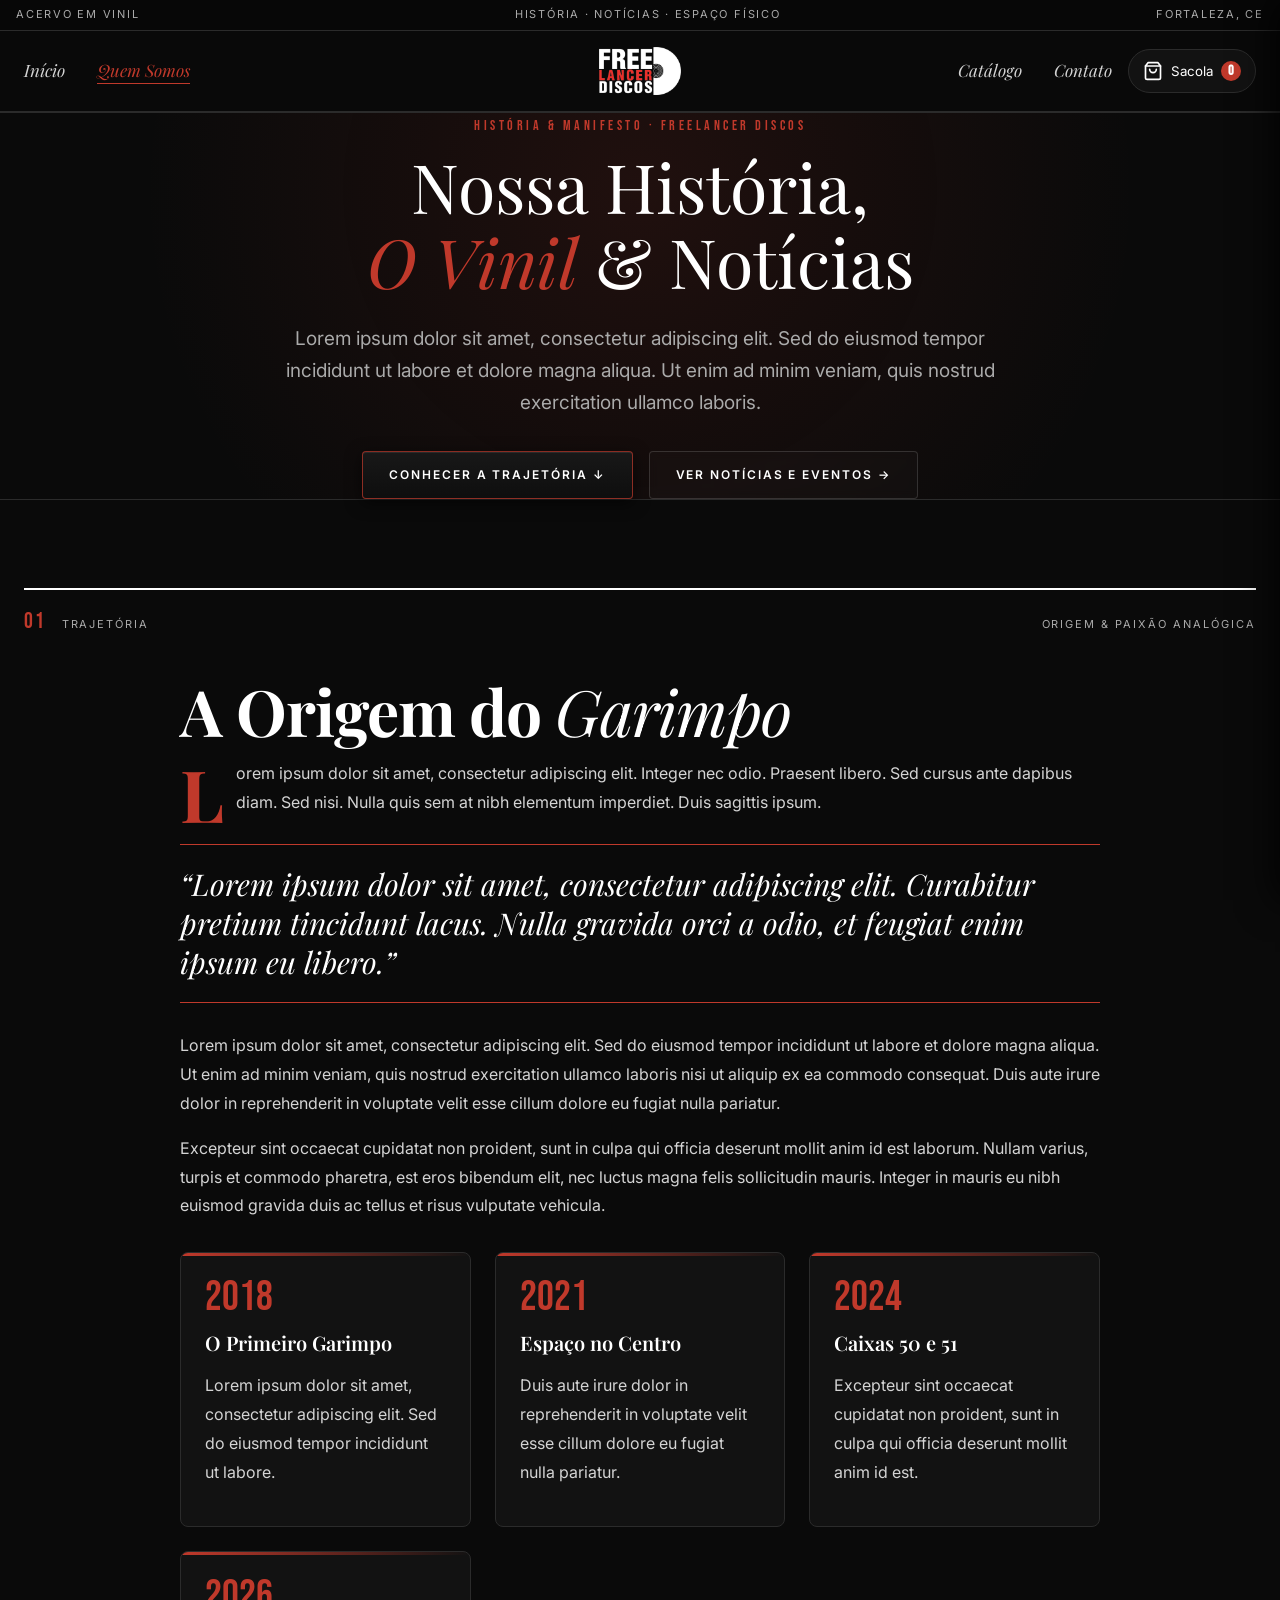
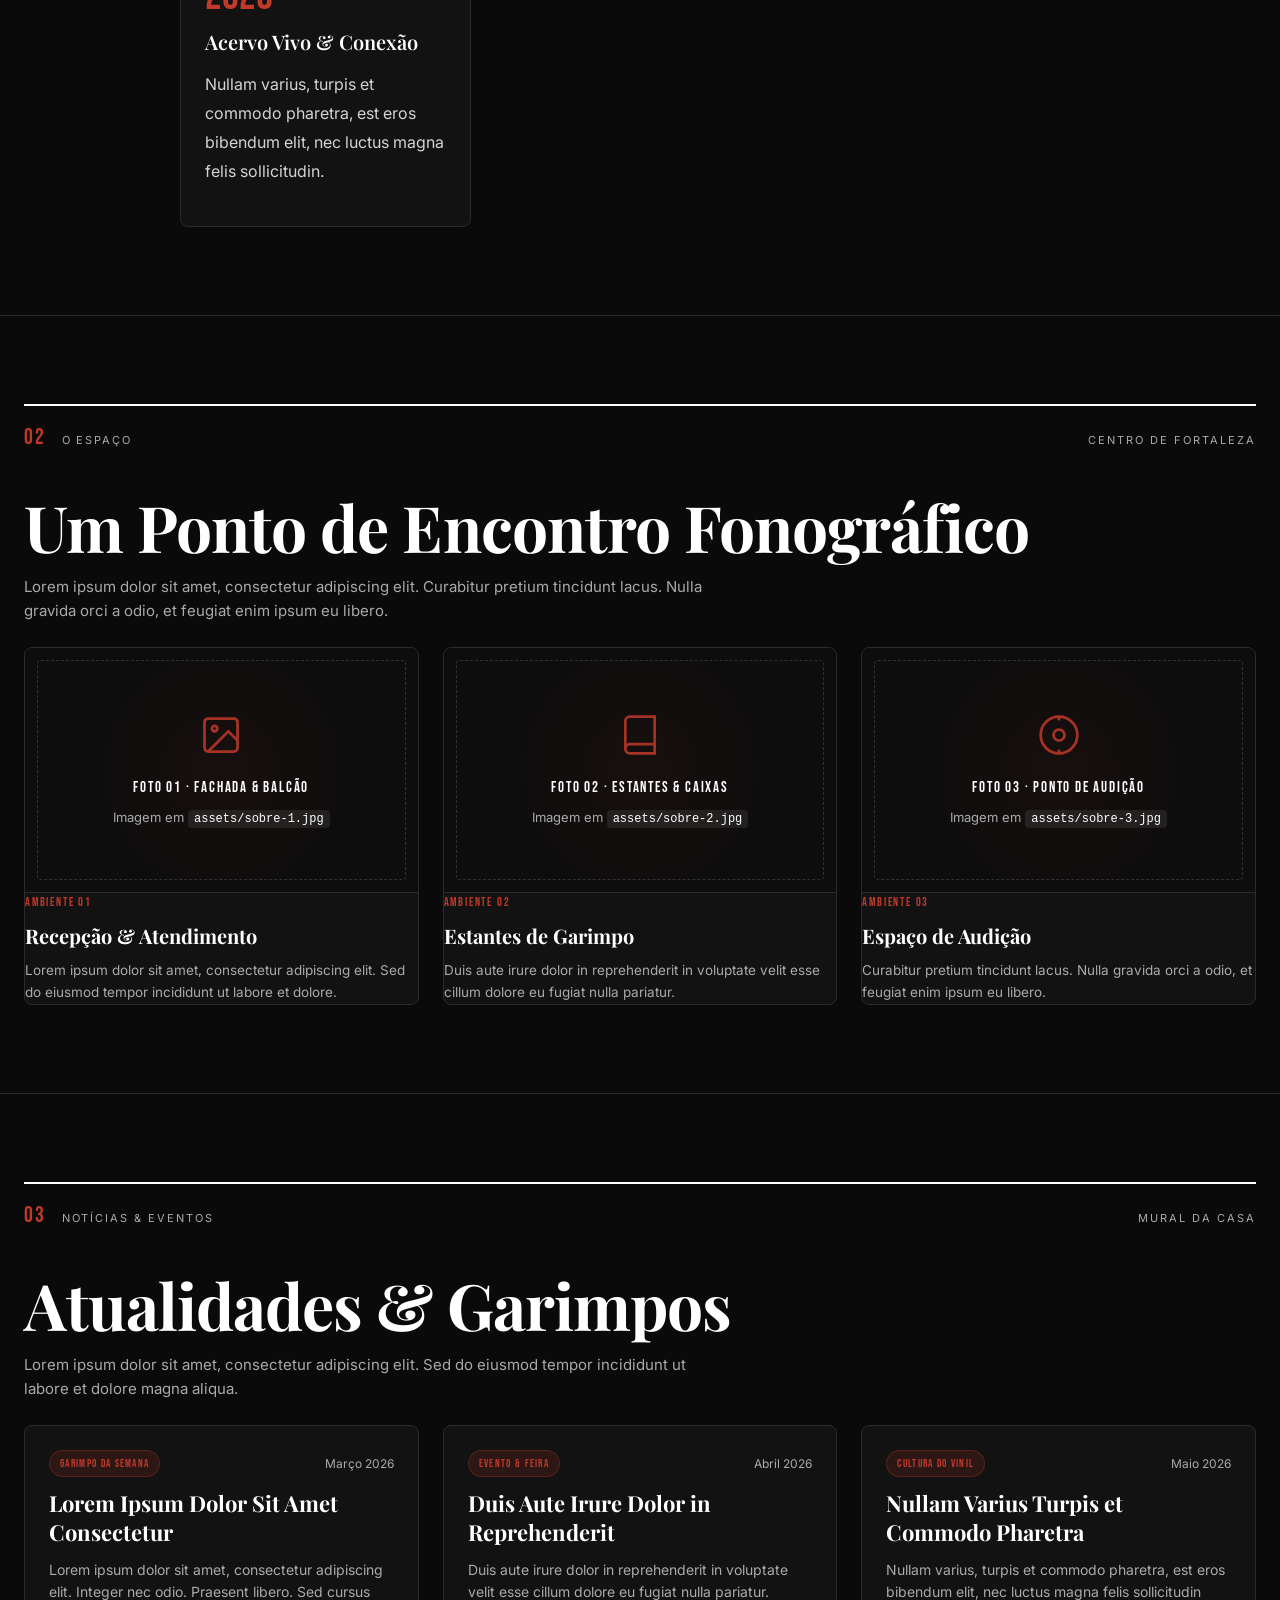
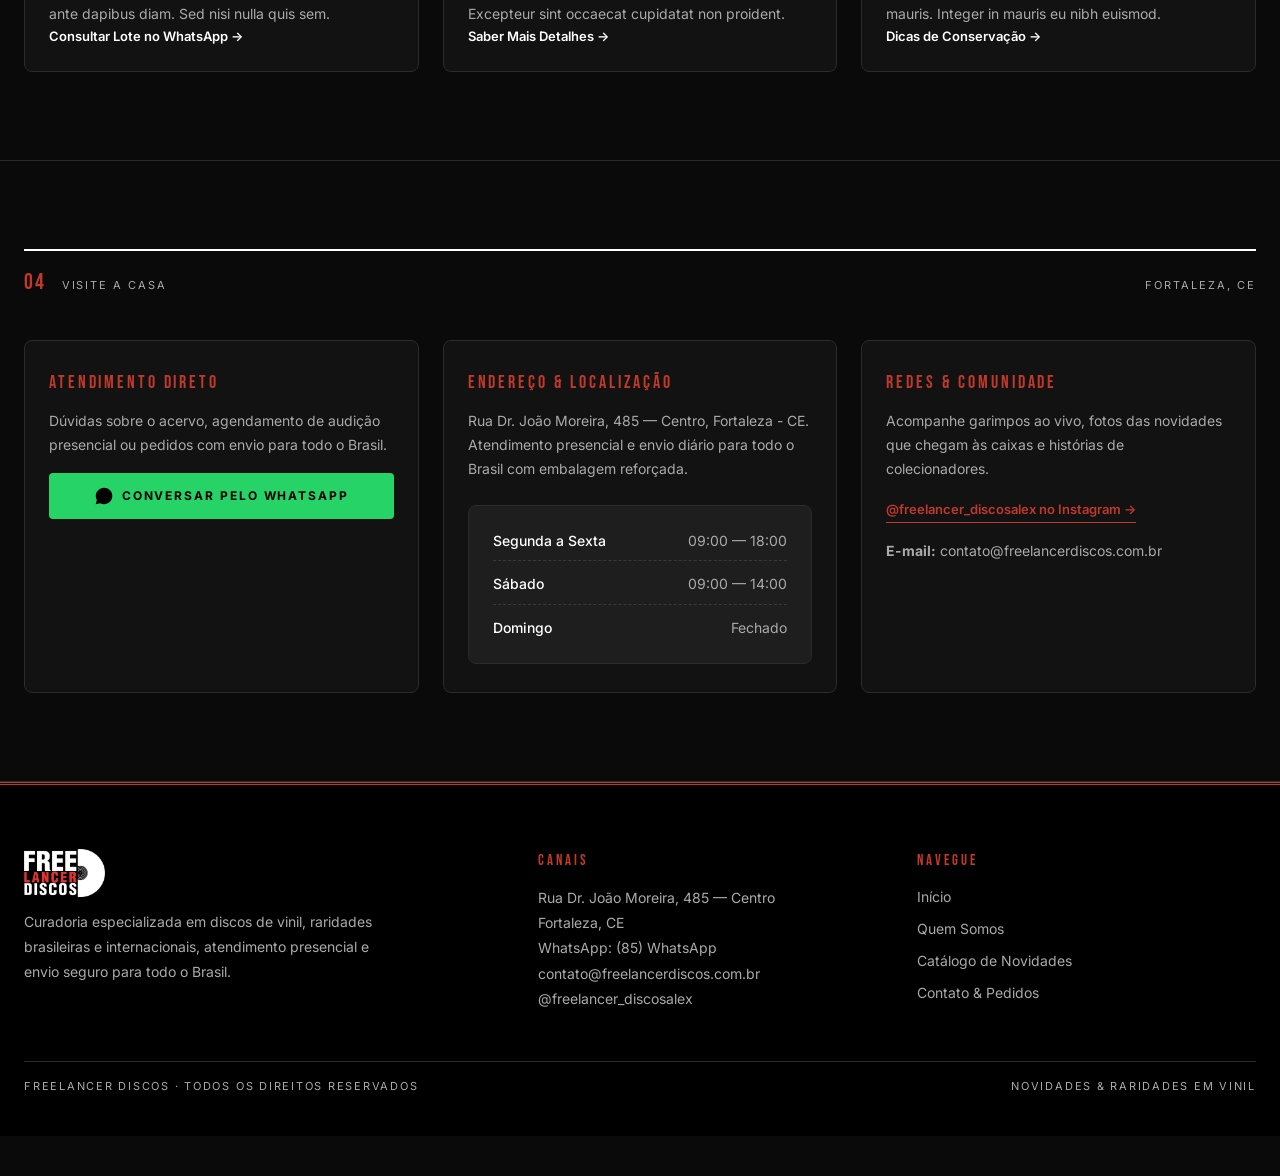
==== commit ca6655bb: "fix(social): atualiza links oficiais de whatsapp e instagram" ====
--- a/sobre.html
+++ b/sobre.html
@@ -334,8 +334,8 @@
       <div class="contact-box">
         <h3 class="contact-box-title">Redes & Comunidade</h3>
         <p>Acompanhe garimpos ao vivo, fotos das novidades que chegam às caixas e histórias de colecionadores.</p>
-        <a href="https://instagram.com/freelancerdiscos" id="storeInstagram" class="contact-social-link" target="_blank" rel="noopener">
-          @freelancerdiscos no Instagram →
+        <a href="https://www.instagram.com/freelancer_discosalex/" id="storeInstagram" class="contact-social-link" target="_blank" rel="noopener">
+          @freelancer_discosalex no Instagram →
         </a>
         <p class="contact-email" style="margin-top: 16px;"><strong>E-mail:</strong> <span id="storeEmail">contato@freelancerdiscos.com.br</span></p>
       </div>
@@ -347,16 +347,16 @@
     <div class="footer-inner">
       <div class="footer-col brand-col">
         <img src="assets/logo.png" alt="Freelancer Discos" class="footer-logo" width="160" height="42">
-        <p class="footer-desc">Lorem ipsum dolor sit amet, consectetur adipiscing elit. Sed do eiusmod tempor incididunt ut labore et dolore magna aliqua.</p>
+        <p class="footer-desc">Curadoria especializada em discos de vinil, raridades brasileiras e internacionais, atendimento presencial e envio seguro para todo o Brasil.</p>
       </div>
 
       <div class="footer-col">
         <h4 class="footer-heading">CANAIS</h4>
         <p>Rua Dr. João Moreira, 485 — Centro<br>
         Fortaleza, CE<br>
-        <span id="footerWhatsappText">WhatsApp: (85) 99999-9999</span><br>
+        <span id="footerWhatsappText">WhatsApp</span><br>
         <span id="footerEmailText">contato@freelancerdiscos.com.br</span><br>
-        <span id="footerInstagramText">@freelancerdiscos</span></p>
+        <span id="footerInstagramText">@freelancer_discosalex</span></p>
       </div>
 
       <div class="footer-col">
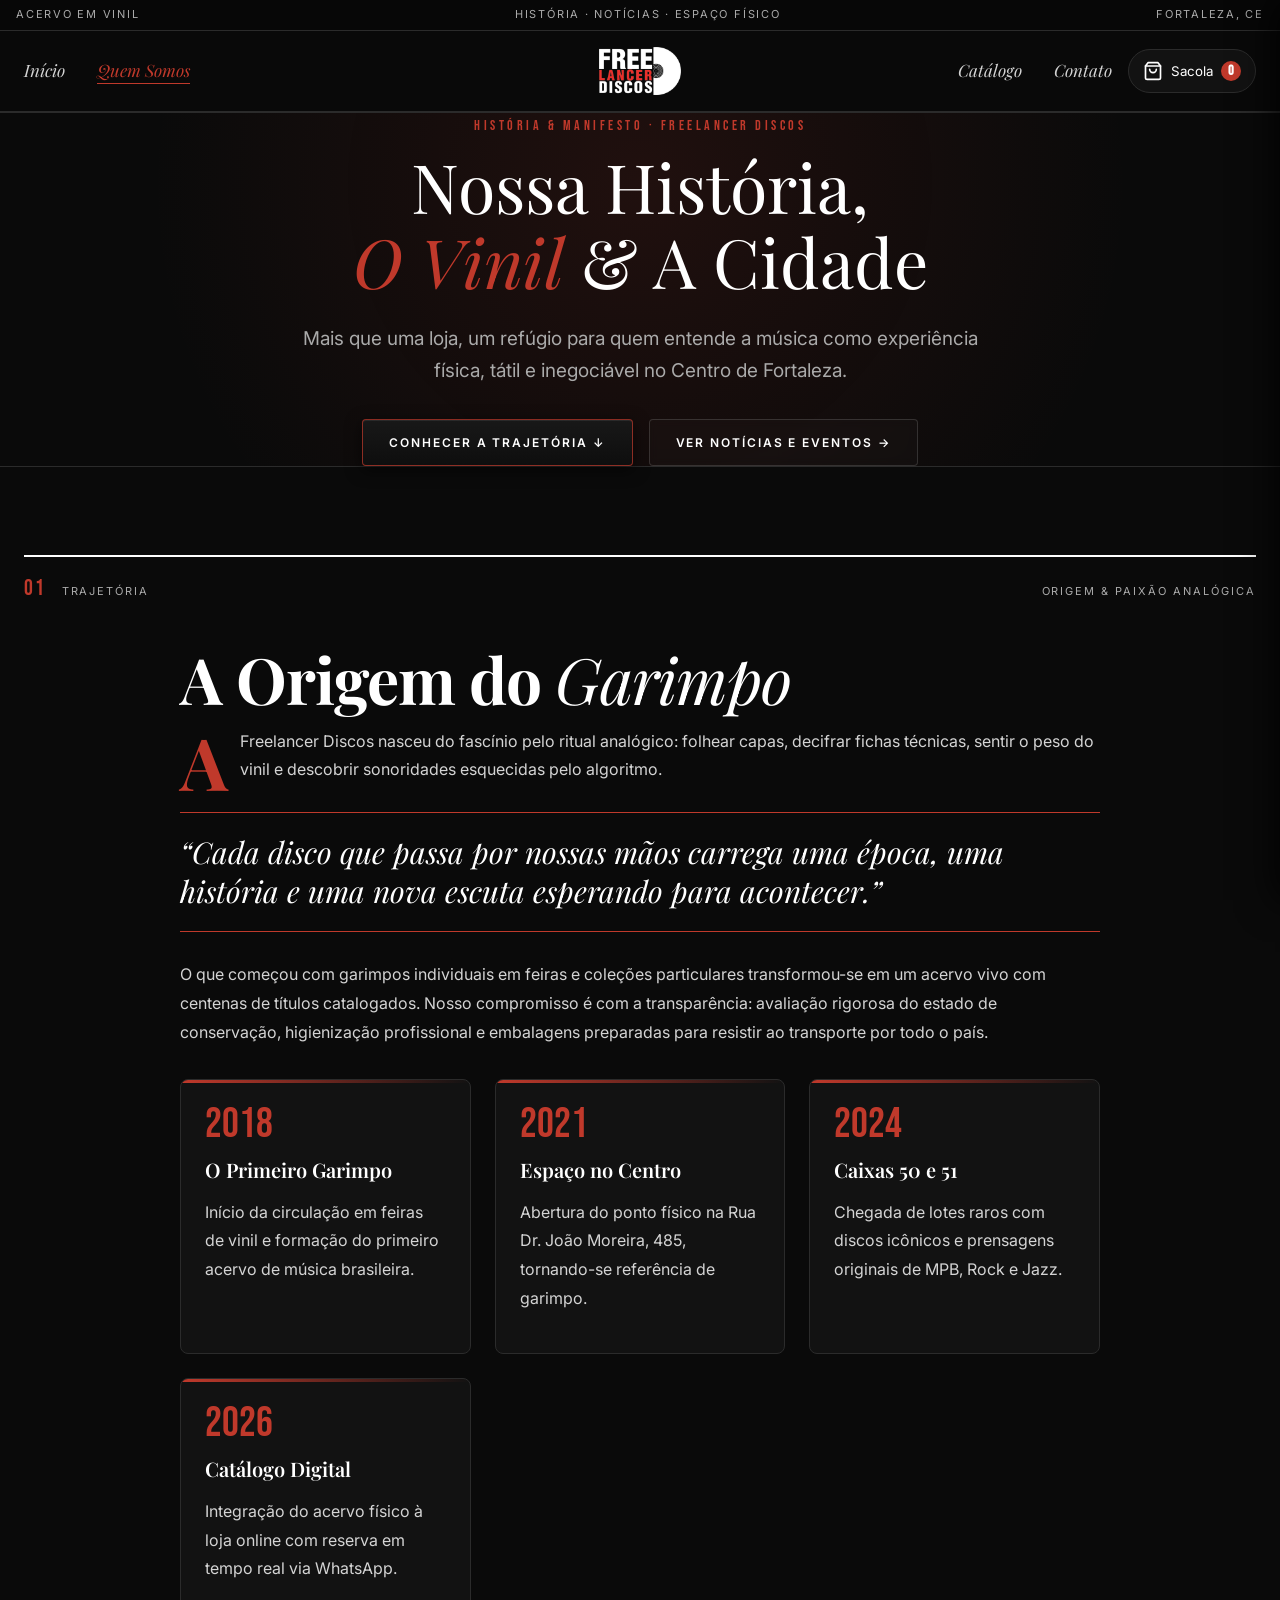
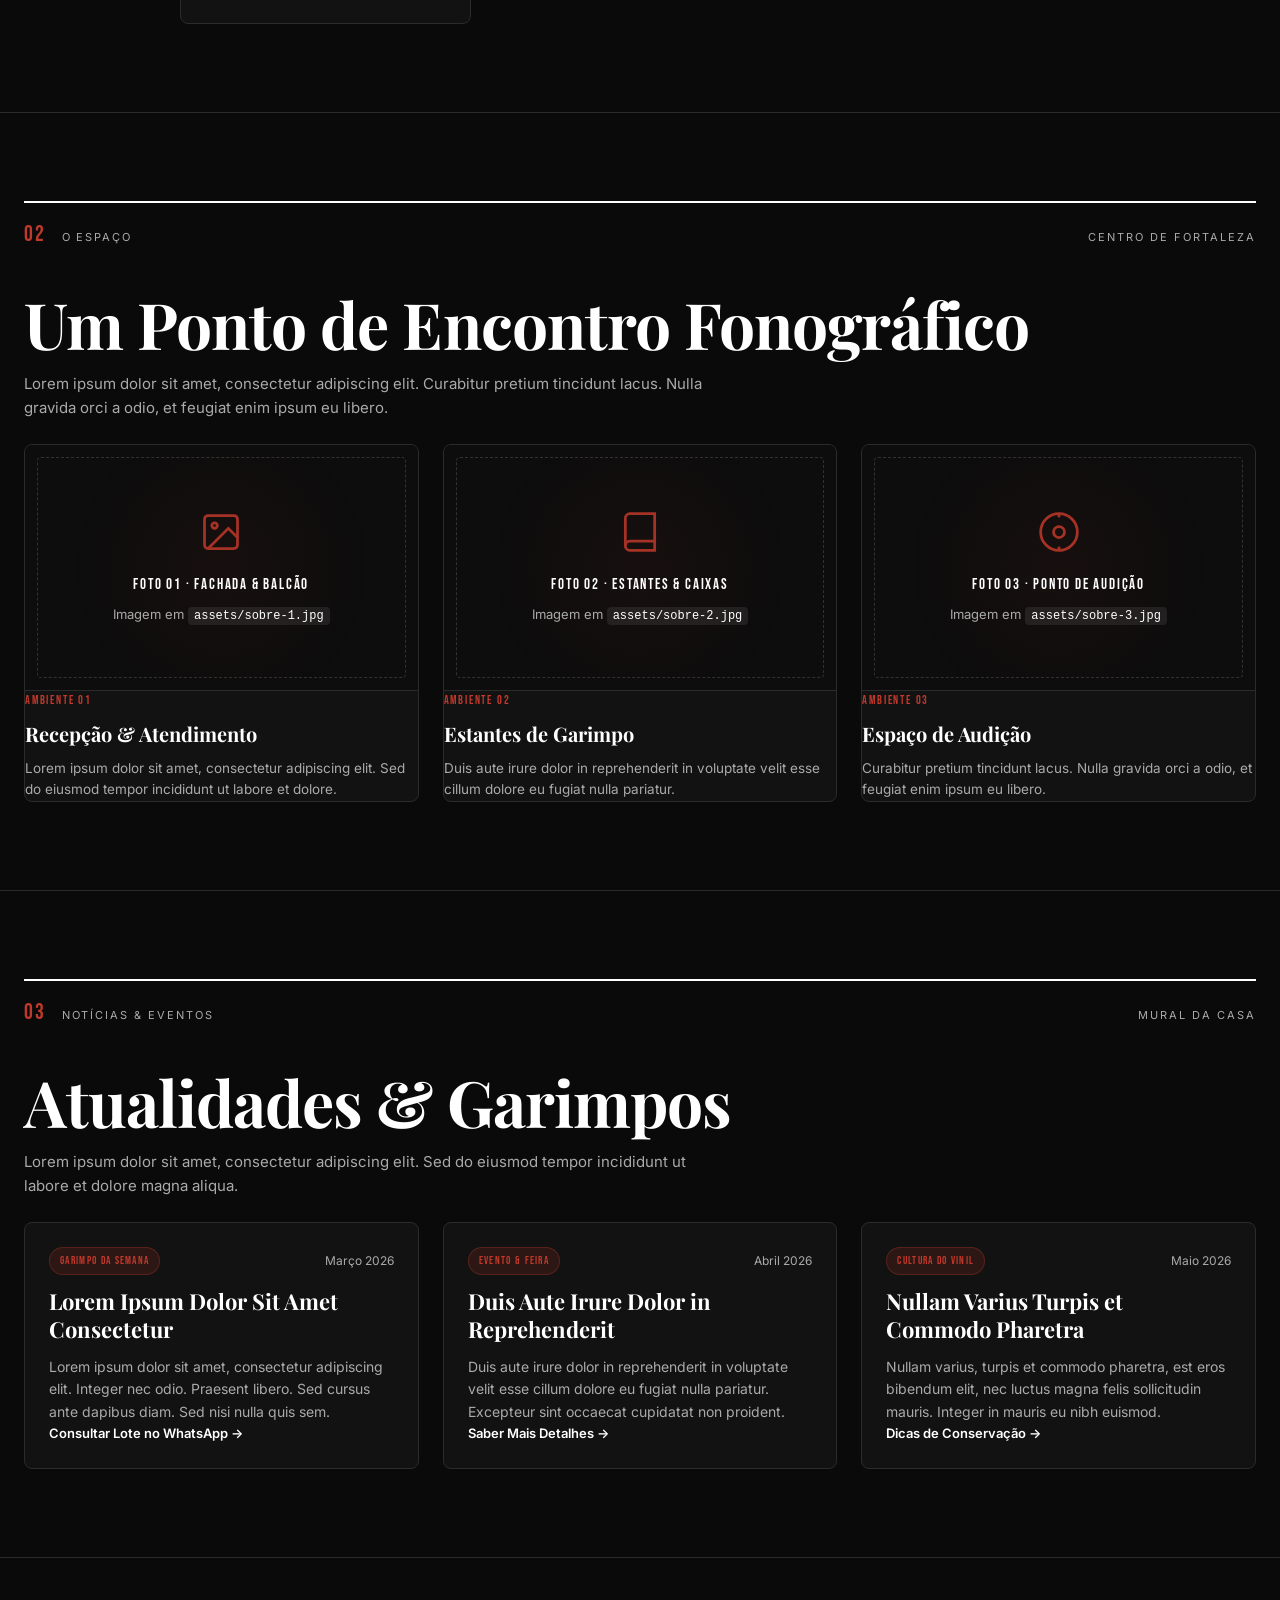
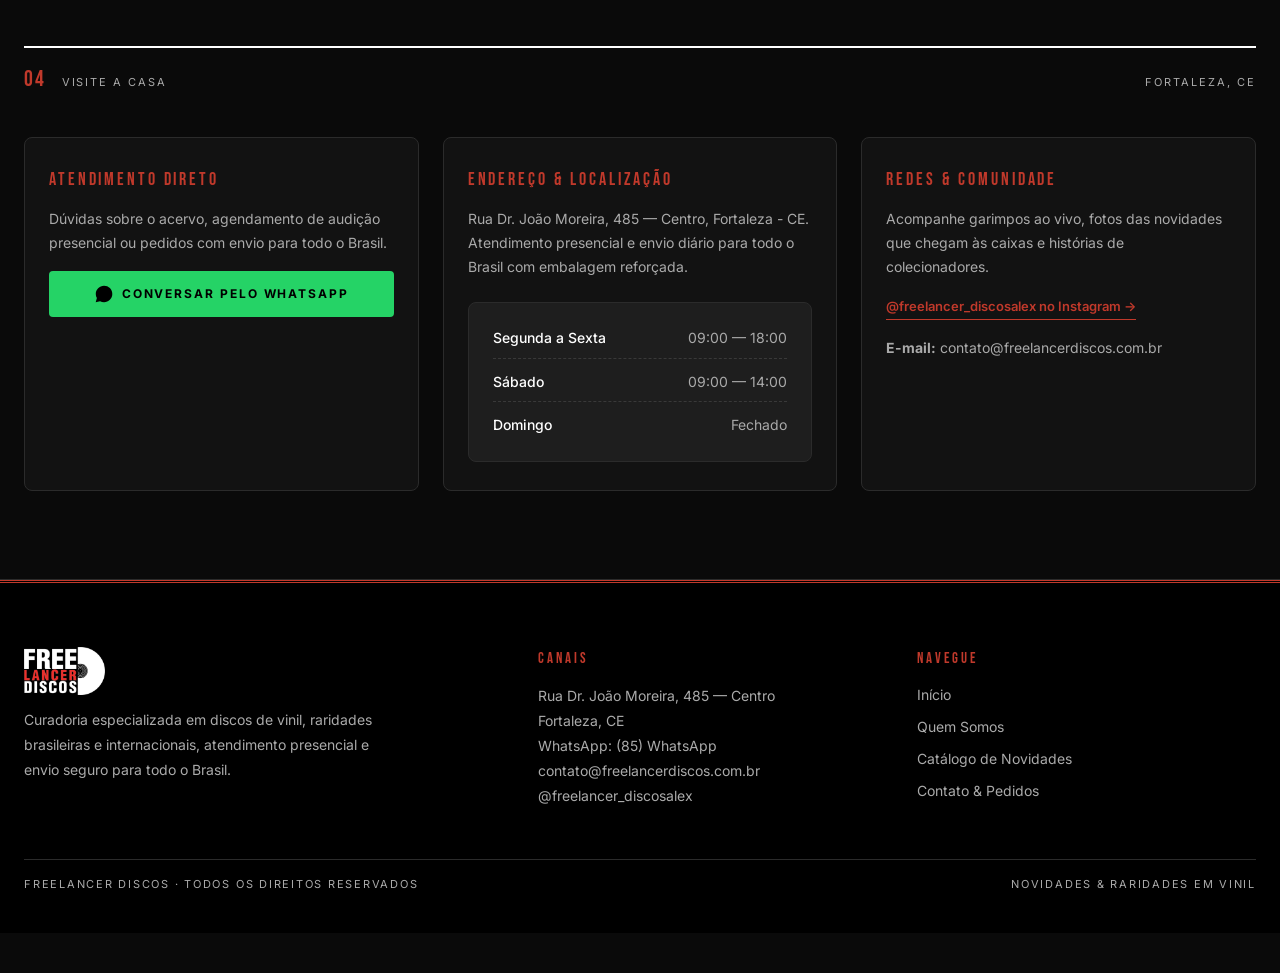
==== commit 342aa1f9: "refactor(ui): remove redundancias visuais, placeholders tecnicos e lorem ipsum" ====
--- a/sobre.html
+++ b/sobre.html
@@ -83,9 +83,9 @@
   <section class="about-hero-section">
     <div class="about-hero-inner">
       <span class="about-hero-kicker">HISTÓRIA & MANIFESTO · FREELANCER DISCOS</span>
-      <h1 class="about-hero-title">Nossa História,<br><em>O Vinil</em> & Notícias</h1>
+      <h1 class="about-hero-title">Nossa História,<br><em>O Vinil</em> & A Cidade</h1>
       <p class="about-hero-lede">
-        Lorem ipsum dolor sit amet, consectetur adipiscing elit. Sed do eiusmod tempor incididunt ut labore et dolore magna aliqua. Ut enim ad minim veniam, quis nostrud exercitation ullamco laboris.
+        Mais que uma loja, um refúgio para quem entende a música como experiência física, tátil e inegociável no Centro de Fortaleza.
       </p>
       <div class="about-hero-actions">
         <a href="#historia" class="btn btn-primary">Conhecer a Trajetória ↓</a>
@@ -94,7 +94,7 @@
     </div>
   </section>
 
-  <!-- Seção 01: A História & Trajetória (Modelada em Lorem Ipsum) -->
+  <!-- Seção 01: A História & Trajetória -->
   <section class="section-container" id="historia">
     <div class="section-header">
       <span class="section-num">01</span>
@@ -106,19 +106,15 @@
       <div class="about-content" style="grid-column: 1 / -1; max-width: 920px; margin: 0 auto;">
         <h2 class="editorial-heading">A Origem do <em>Garimpo</em></h2>
         <p class="about-lead">
-          Lorem ipsum dolor sit amet, consectetur adipiscing elit. Integer nec odio. Praesent libero. Sed cursus ante dapibus diam. Sed nisi. Nulla quis sem at nibh elementum imperdiet. Duis sagittis ipsum.
+          A Freelancer Discos nasceu do fascínio pelo ritual analógico: folhear capas, decifrar fichas técnicas, sentir o peso do vinil e descobrir sonoridades esquecidas pelo algoritmo.
         </p>
 
         <blockquote class="about-quote">
-          “Lorem ipsum dolor sit amet, consectetur adipiscing elit. Curabitur pretium tincidunt lacus. Nulla gravida orci a odio, et feugiat enim ipsum eu libero.”
+          “Cada disco que passa por nossas mãos carrega uma época, uma história e uma nova escuta esperando para acontecer.”
         </blockquote>
 
         <p>
-          Lorem ipsum dolor sit amet, consectetur adipiscing elit. Sed do eiusmod tempor incididunt ut labore et dolore magna aliqua. Ut enim ad minim veniam, quis nostrud exercitation ullamco laboris nisi ut aliquip ex ea commodo consequat. Duis aute irure dolor in reprehenderit in voluptate velit esse cillum dolore eu fugiat nulla pariatur.
-        </p>
-
-        <p>
-          Excepteur sint occaecat cupidatat non proident, sunt in culpa qui officia deserunt mollit anim id est laborum. Nullam varius, turpis et commodo pharetra, est eros bibendum elit, nec luctus magna felis sollicitudin mauris. Integer in mauris eu nibh euismod gravida duis ac tellus et risus vulputate vehicula.
+          O que começou com garimpos individuais em feiras e coleções particulares transformou-se em um acervo vivo com centenas de títulos catalogados. Nosso compromisso é com a transparência: avaliação rigorosa do estado de conservação, higienização profissional e embalagens preparadas para resistir ao transporte por todo o país.
         </p>
 
         <!-- Timeline Cronológica Editorial -->
@@ -126,25 +122,25 @@
           <div class="timeline-card">
             <span class="timeline-year">2018</span>
             <h3 class="timeline-heading">O Primeiro Garimpo</h3>
-            <p class="timeline-text">Lorem ipsum dolor sit amet, consectetur adipiscing elit. Sed do eiusmod tempor incididunt ut labore.</p>
+            <p class="timeline-text">Início da circulação em feiras de vinil e formação do primeiro acervo de música brasileira.</p>
           </div>
 
           <div class="timeline-card">
             <span class="timeline-year">2021</span>
             <h3 class="timeline-heading">Espaço no Centro</h3>
-            <p class="timeline-text">Duis aute irure dolor in reprehenderit in voluptate velit esse cillum dolore eu fugiat nulla pariatur.</p>
+            <p class="timeline-text">Abertura do ponto físico na Rua Dr. João Moreira, 485, tornando-se referência de garimpo.</p>
           </div>
 
           <div class="timeline-card">
             <span class="timeline-year">2024</span>
             <h3 class="timeline-heading">Caixas 50 e 51</h3>
-            <p class="timeline-text">Excepteur sint occaecat cupidatat non proident, sunt in culpa qui officia deserunt mollit anim id est.</p>
+            <p class="timeline-text">Chegada de lotes raros com discos icônicos e prensagens originais de MPB, Rock e Jazz.</p>
           </div>
 
           <div class="timeline-card">
             <span class="timeline-year">2026</span>
-            <h3 class="timeline-heading">Acervo Vivo & Conexão</h3>
-            <p class="timeline-text">Nullam varius, turpis et commodo pharetra, est eros bibendum elit, nec luctus magna felis sollicitudin.</p>
+            <h3 class="timeline-heading">Catálogo Digital</h3>
+            <p class="timeline-text">Integração do acervo físico à loja online com reserva em tempo real via WhatsApp.</p>
           </div>
         </div>
       </div>
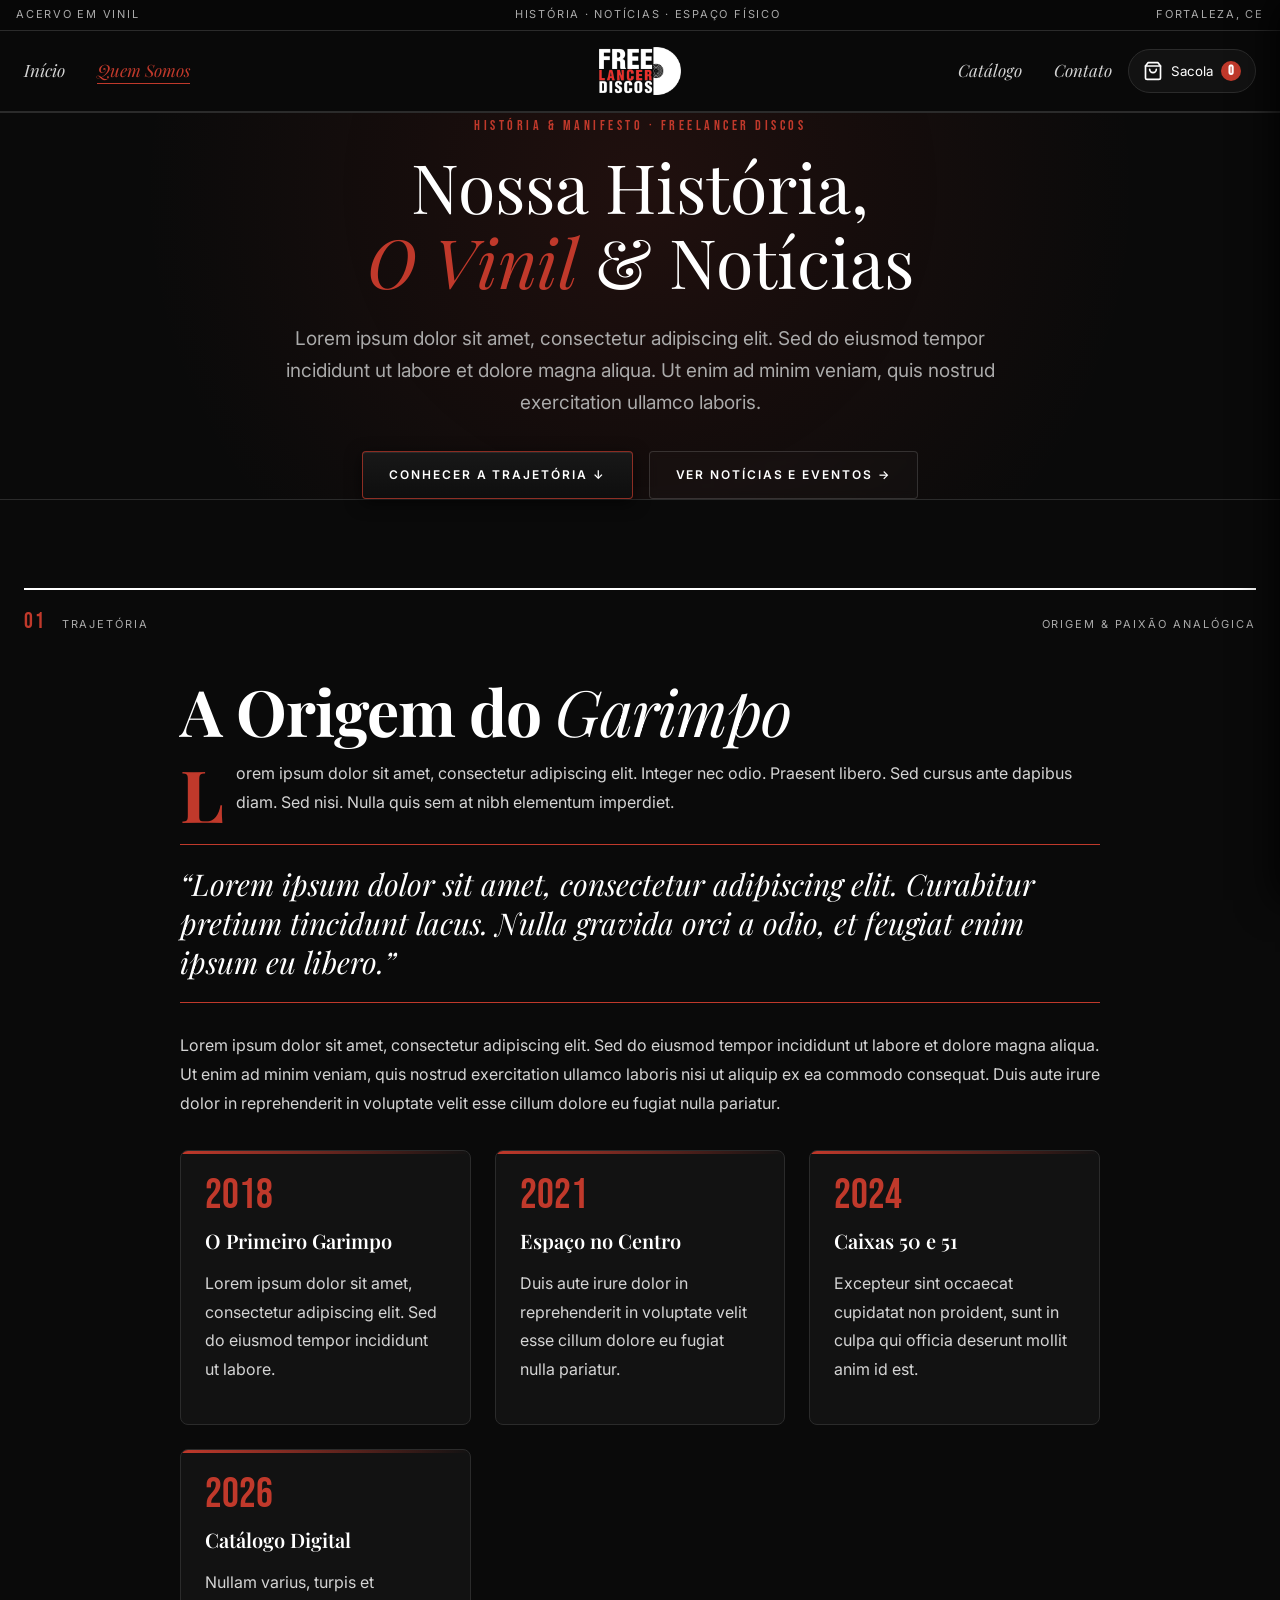
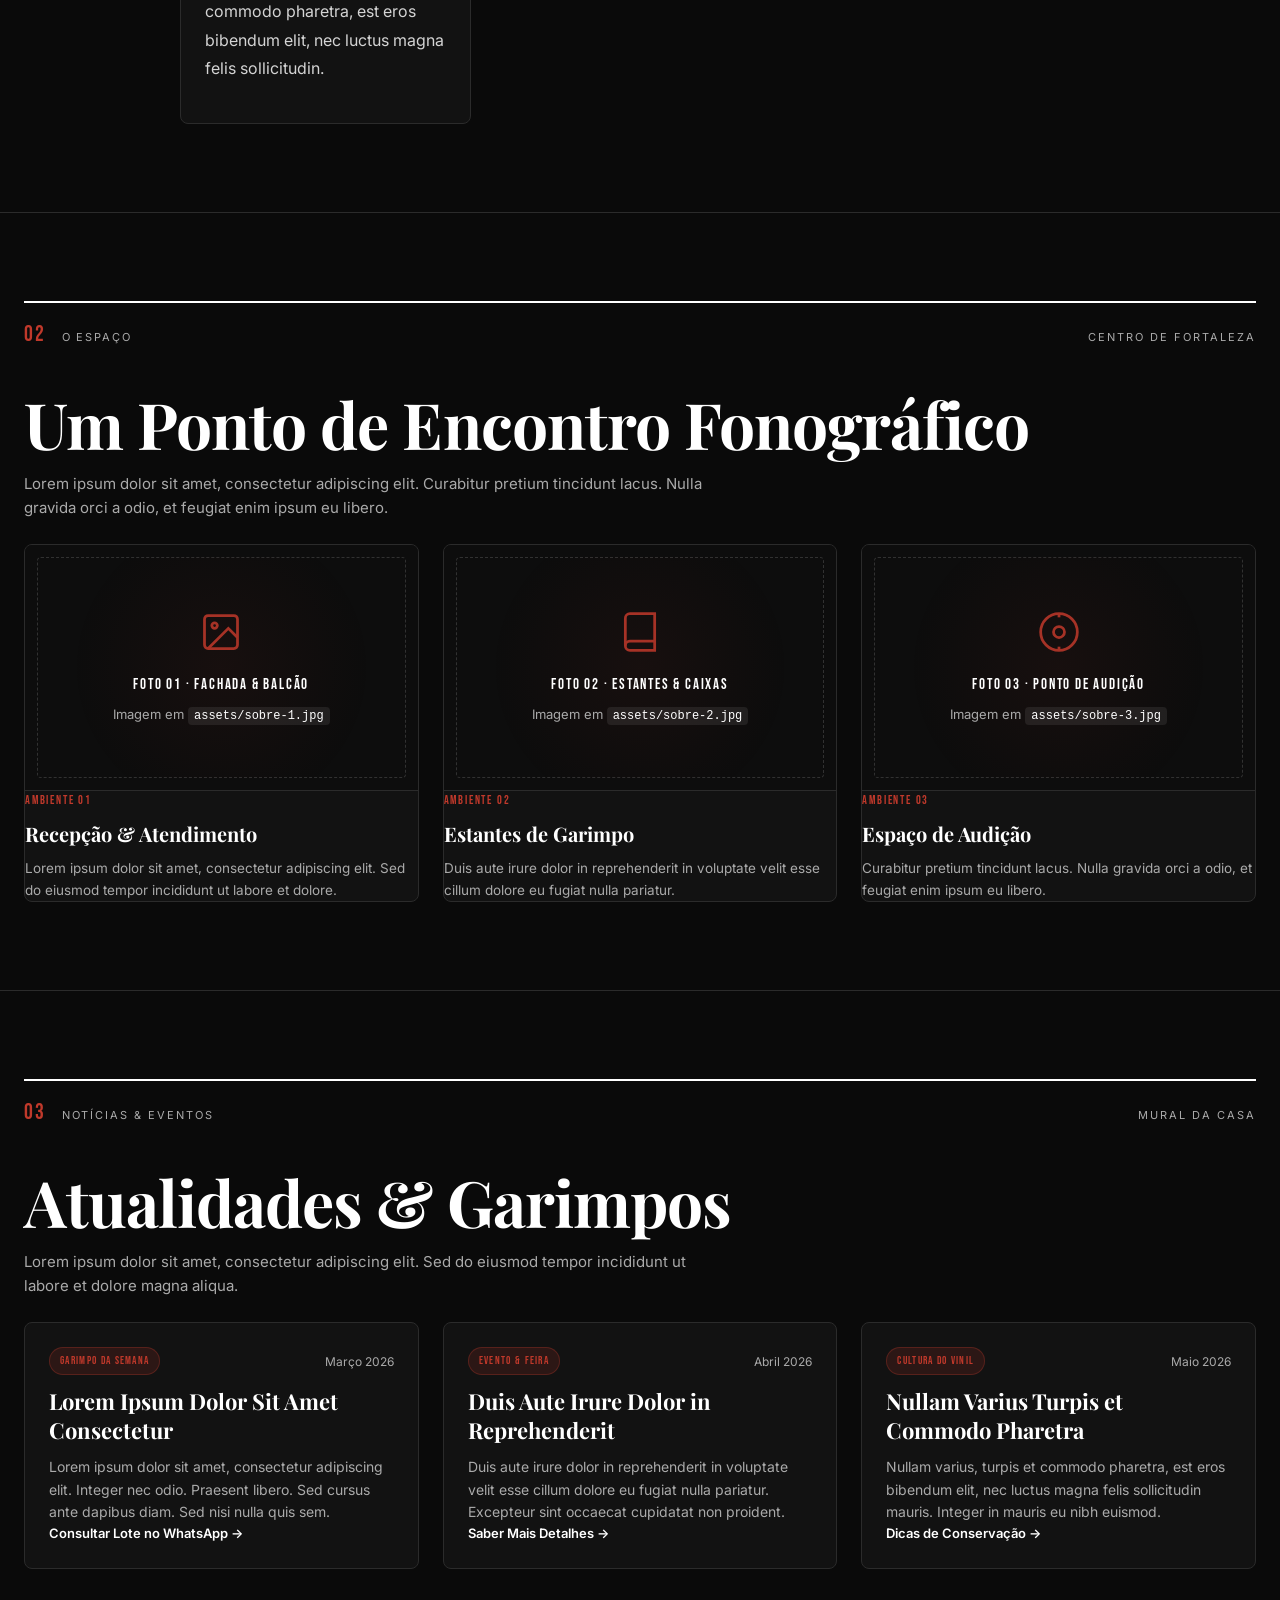
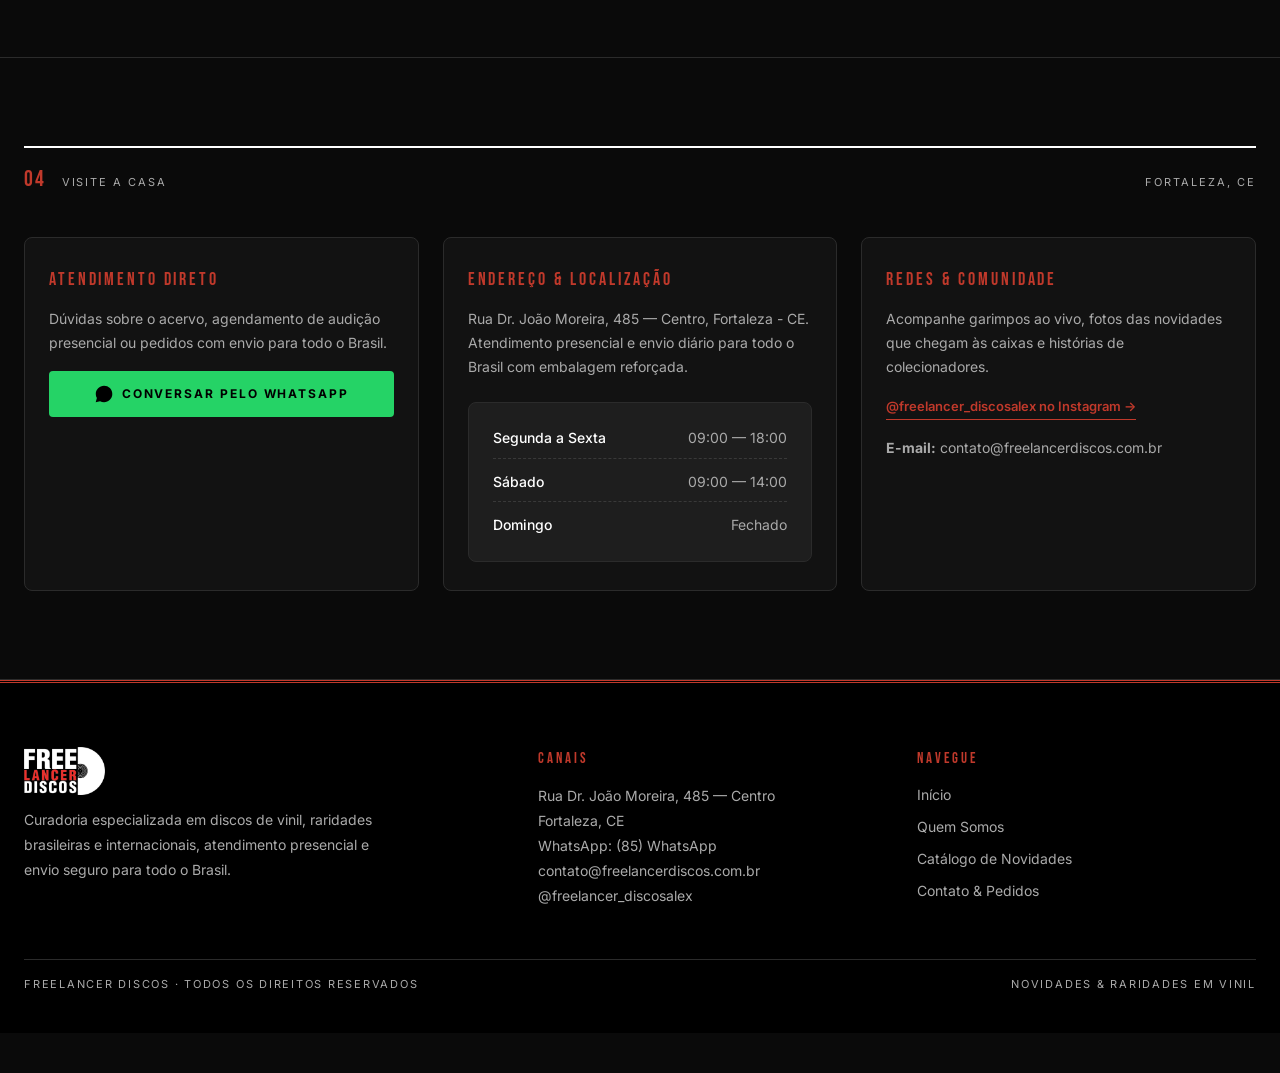
==== commit 0bbd99de: "chore(content): restaura textos em lorem ipsum como placeholder" ====
--- a/sobre.html
+++ b/sobre.html
@@ -83,9 +83,9 @@
   <section class="about-hero-section">
     <div class="about-hero-inner">
       <span class="about-hero-kicker">HISTÓRIA & MANIFESTO · FREELANCER DISCOS</span>
-      <h1 class="about-hero-title">Nossa História,<br><em>O Vinil</em> & A Cidade</h1>
+      <h1 class="about-hero-title">Nossa História,<br><em>O Vinil</em> & Notícias</h1>
       <p class="about-hero-lede">
-        Mais que uma loja, um refúgio para quem entende a música como experiência física, tátil e inegociável no Centro de Fortaleza.
+        Lorem ipsum dolor sit amet, consectetur adipiscing elit. Sed do eiusmod tempor incididunt ut labore et dolore magna aliqua. Ut enim ad minim veniam, quis nostrud exercitation ullamco laboris.
       </p>
       <div class="about-hero-actions">
         <a href="#historia" class="btn btn-primary">Conhecer a Trajetória ↓</a>
@@ -106,15 +106,15 @@
       <div class="about-content" style="grid-column: 1 / -1; max-width: 920px; margin: 0 auto;">
         <h2 class="editorial-heading">A Origem do <em>Garimpo</em></h2>
         <p class="about-lead">
-          A Freelancer Discos nasceu do fascínio pelo ritual analógico: folhear capas, decifrar fichas técnicas, sentir o peso do vinil e descobrir sonoridades esquecidas pelo algoritmo.
+          Lorem ipsum dolor sit amet, consectetur adipiscing elit. Integer nec odio. Praesent libero. Sed cursus ante dapibus diam. Sed nisi. Nulla quis sem at nibh elementum imperdiet.
         </p>
 
         <blockquote class="about-quote">
-          “Cada disco que passa por nossas mãos carrega uma época, uma história e uma nova escuta esperando para acontecer.”
+          “Lorem ipsum dolor sit amet, consectetur adipiscing elit. Curabitur pretium tincidunt lacus. Nulla gravida orci a odio, et feugiat enim ipsum eu libero.”
         </blockquote>
 
         <p>
-          O que começou com garimpos individuais em feiras e coleções particulares transformou-se em um acervo vivo com centenas de títulos catalogados. Nosso compromisso é com a transparência: avaliação rigorosa do estado de conservação, higienização profissional e embalagens preparadas para resistir ao transporte por todo o país.
+          Lorem ipsum dolor sit amet, consectetur adipiscing elit. Sed do eiusmod tempor incididunt ut labore et dolore magna aliqua. Ut enim ad minim veniam, quis nostrud exercitation ullamco laboris nisi ut aliquip ex ea commodo consequat. Duis aute irure dolor in reprehenderit in voluptate velit esse cillum dolore eu fugiat nulla pariatur.
         </p>
 
         <!-- Timeline Cronológica Editorial -->
@@ -122,25 +122,25 @@
           <div class="timeline-card">
             <span class="timeline-year">2018</span>
             <h3 class="timeline-heading">O Primeiro Garimpo</h3>
-            <p class="timeline-text">Início da circulação em feiras de vinil e formação do primeiro acervo de música brasileira.</p>
+            <p class="timeline-text">Lorem ipsum dolor sit amet, consectetur adipiscing elit. Sed do eiusmod tempor incididunt ut labore.</p>
           </div>
 
           <div class="timeline-card">
             <span class="timeline-year">2021</span>
             <h3 class="timeline-heading">Espaço no Centro</h3>
-            <p class="timeline-text">Abertura do ponto físico na Rua Dr. João Moreira, 485, tornando-se referência de garimpo.</p>
+            <p class="timeline-text">Duis aute irure dolor in reprehenderit in voluptate velit esse cillum dolore eu fugiat nulla pariatur.</p>
           </div>
 
           <div class="timeline-card">
             <span class="timeline-year">2024</span>
             <h3 class="timeline-heading">Caixas 50 e 51</h3>
-            <p class="timeline-text">Chegada de lotes raros com discos icônicos e prensagens originais de MPB, Rock e Jazz.</p>
+            <p class="timeline-text">Excepteur sint occaecat cupidatat non proident, sunt in culpa qui officia deserunt mollit anim id est.</p>
           </div>
 
           <div class="timeline-card">
             <span class="timeline-year">2026</span>
             <h3 class="timeline-heading">Catálogo Digital</h3>
-            <p class="timeline-text">Integração do acervo físico à loja online com reserva em tempo real via WhatsApp.</p>
+            <p class="timeline-text">Nullam varius, turpis et commodo pharetra, est eros bibendum elit, nec luctus magna felis sollicitudin.</p>
           </div>
         </div>
       </div>
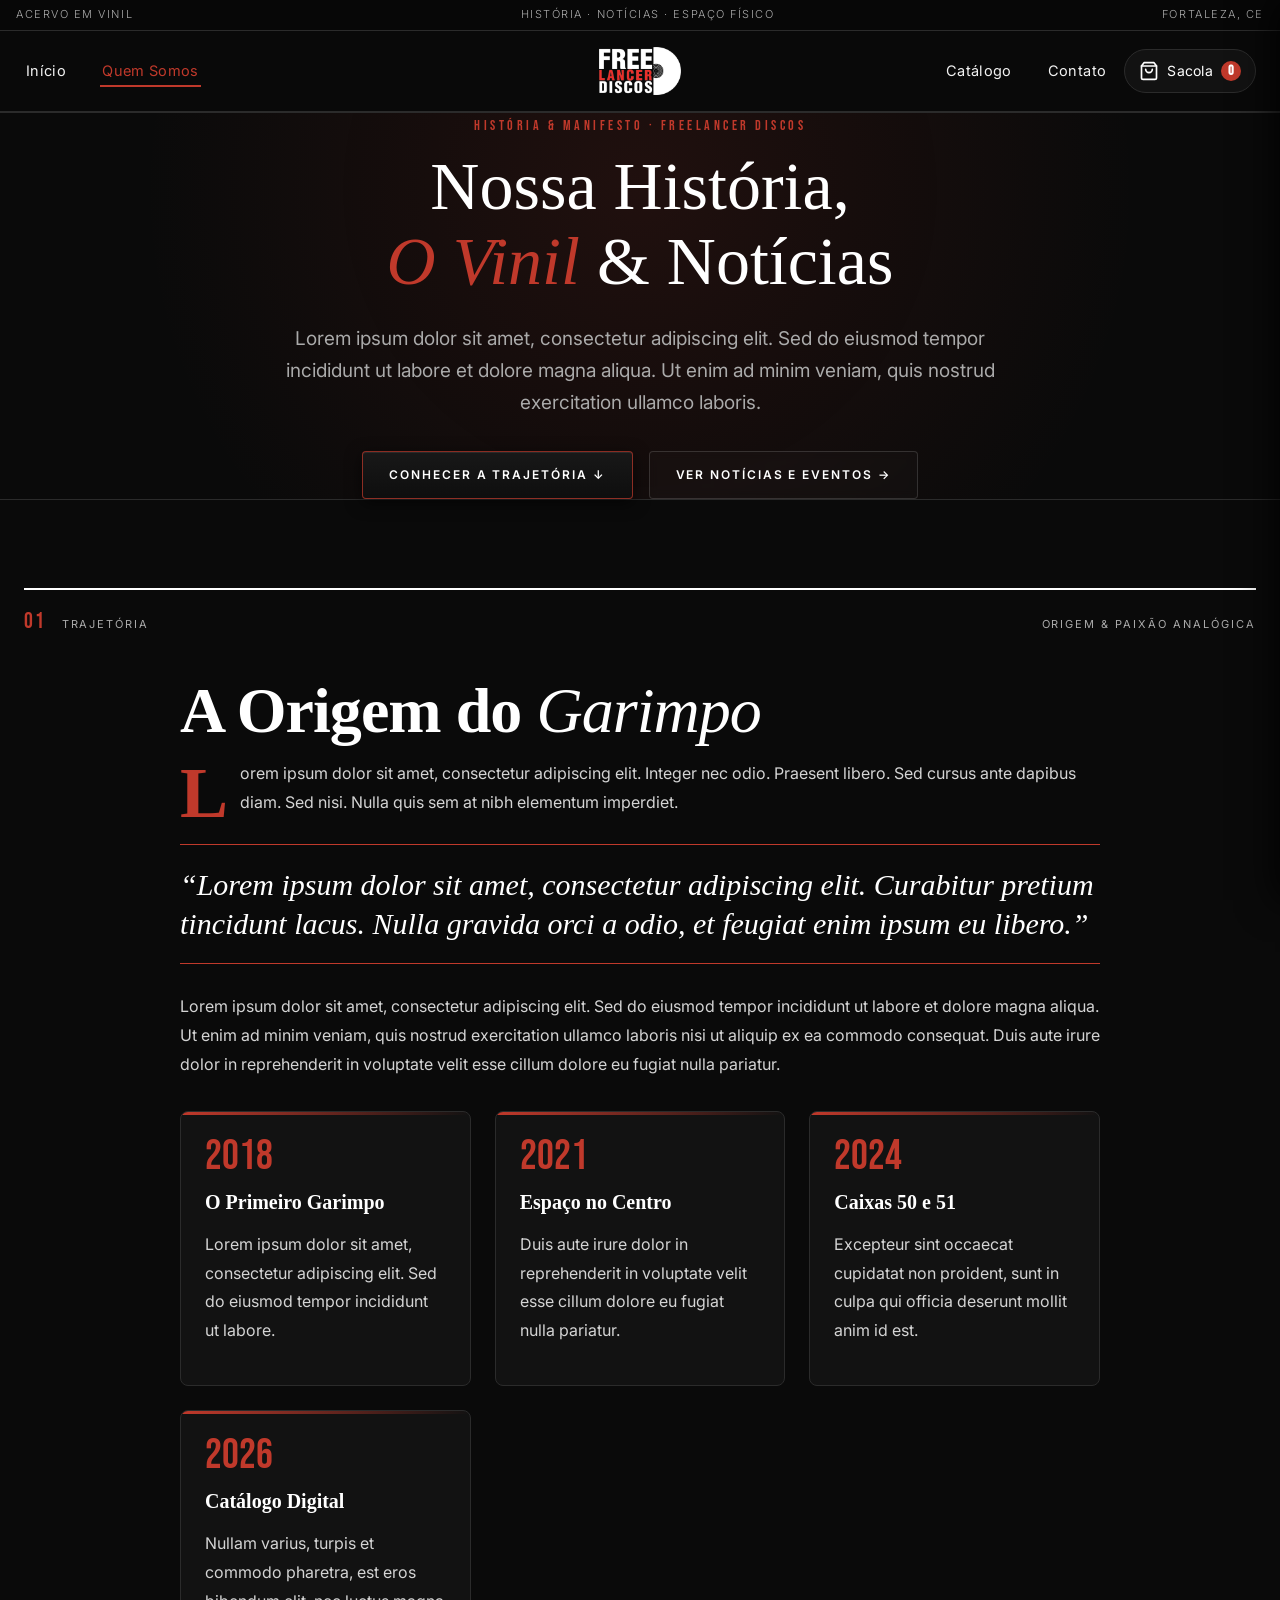
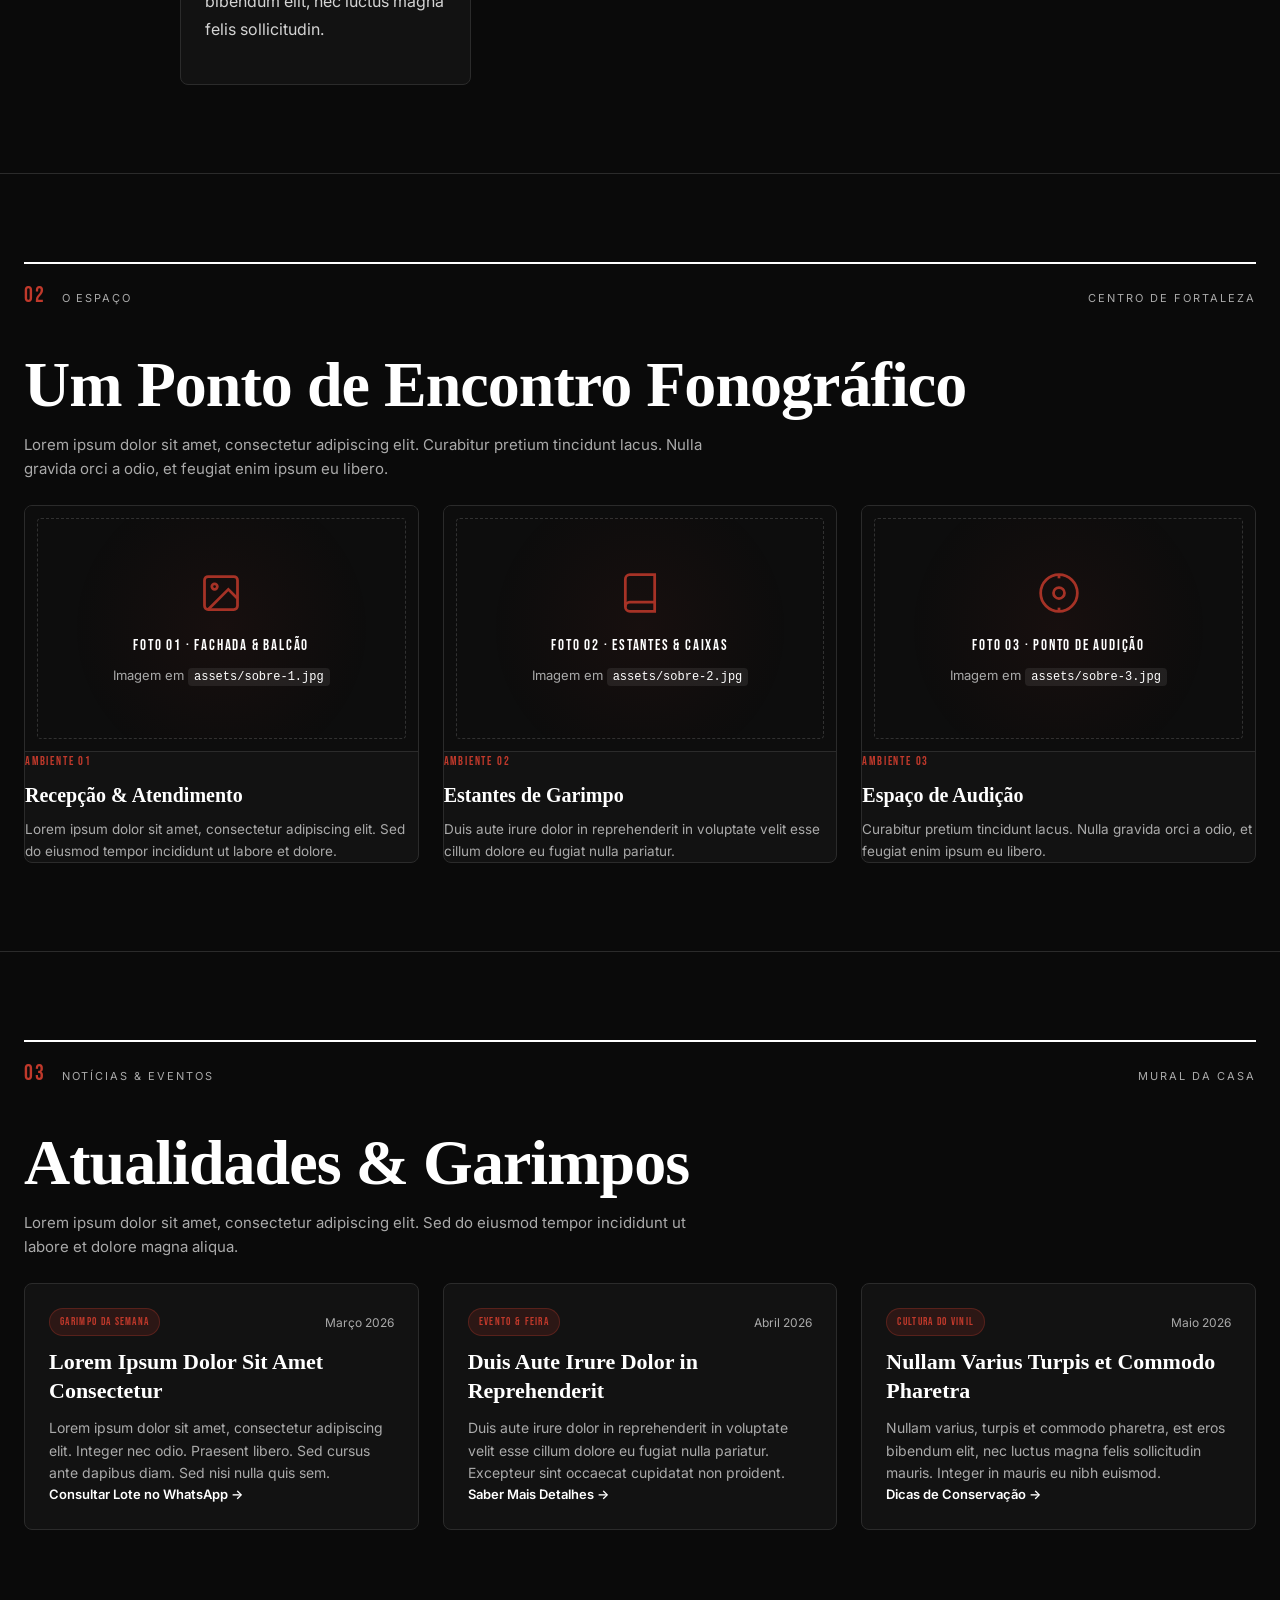
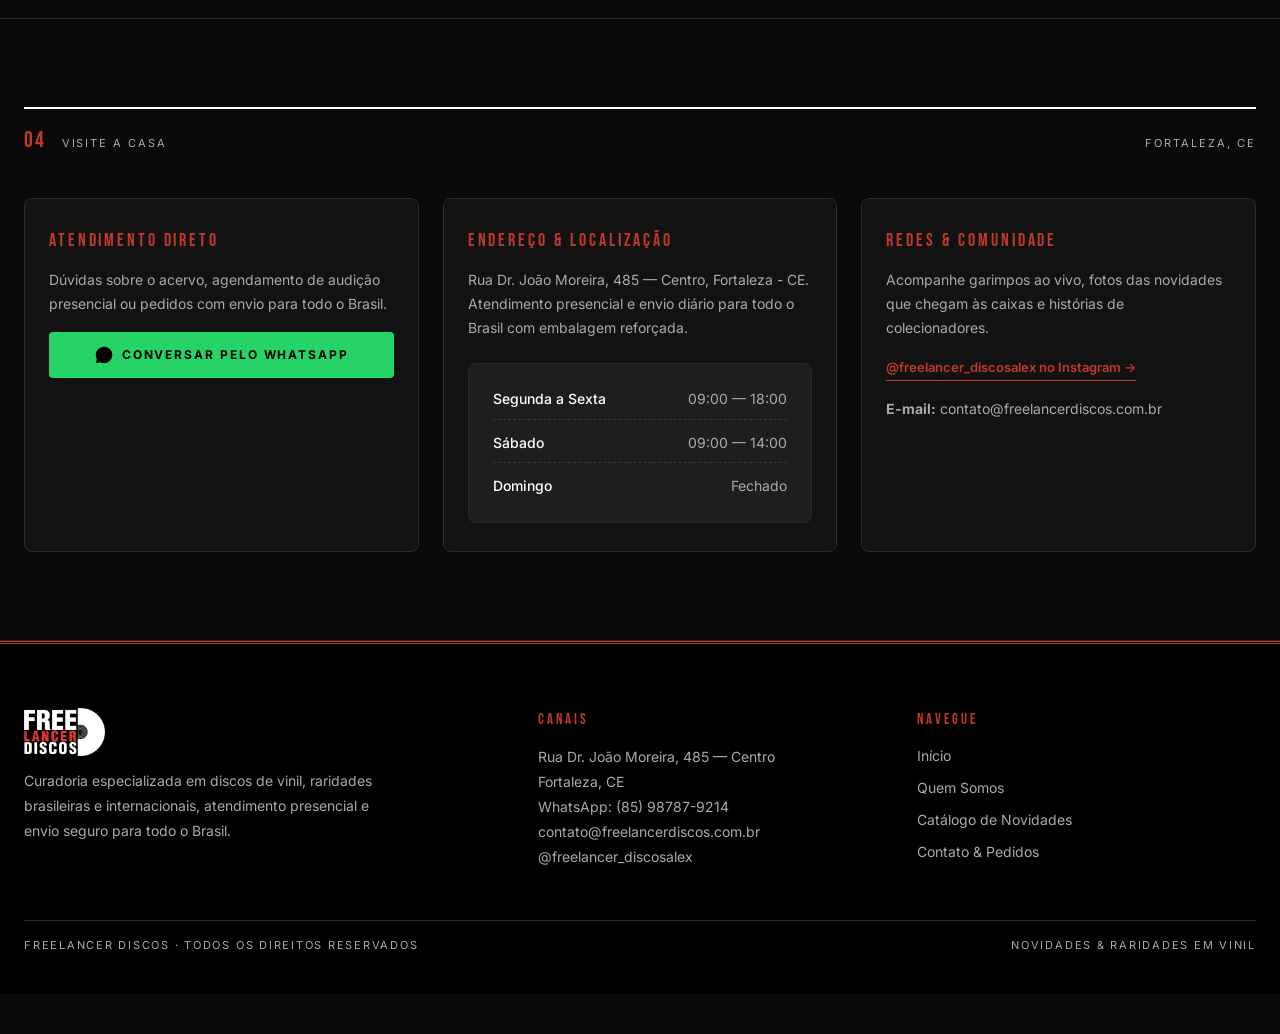
==== commit b9f98ddd: "fix(covers): enriquece e salva 100% das capas no supabase e resolve politica de referrer" ====
--- a/sobre.html
+++ b/sobre.html
@@ -5,6 +5,7 @@
   <meta name="viewport" content="width=device-width, initial-scale=1, viewport-fit=cover">
   <title>Quem Somos & Notícias — Freelancer Discos | História, Espaço e Atualidades</title>
   <meta name="description" content="Conheça a história da Freelancer Discos, nosso espaço físico de audição no Centro de Fortaleza, notícias e eventos do universo do vinil.">
+  <meta name="referrer" content="no-referrer">
   
   <!-- Favicon / Meta Tema -->
   <meta name="theme-color" content="#0a0a0a">
--- a/css/tokens.css
+++ b/css/tokens.css
@@ -29,7 +29,7 @@
   --primitive-green-dark: #1f9d55;
 
   /* Tipografia */
-  --primitive-font-serif: 'Playfair Display', Georgia, serif;
+  --primitive-font-serif: 'Times New Roman', Times, 'Nimbus Roman No9 L', serif;
   --primitive-font-head: 'Bebas Neue', Impact, 'Arial Narrow', sans-serif;
   --primitive-font-body: 'Inter', system-ui, -apple-system, sans-serif;
 
--- a/css/style.css
+++ b/css/style.css
@@ -64,7 +64,8 @@
   justify-content: space-between;
   align-items: center;
   font-size: 11px;
-  letter-spacing: 0.16em;
+  font-weight: 300;
+  letter-spacing: 0.14em;
   text-transform: uppercase;
   color: var(--color-text-muted);
 }
@@ -122,18 +123,22 @@
 }
 
 .nav-link {
-  font-family: var(--font-editorial-title);
-  font-style: italic;
-  font-size: 17px;
-  color: var(--primitive-gray-300);
-  padding-bottom: 2px;
-  border-bottom: 1px solid transparent;
+  font-family: var(--font-text-interface);
+  font-style: normal;
+  font-size: 14.5px;
+  font-weight: 400;
+  letter-spacing: 0.025em;
+  color: var(--primitive-white);
+  padding: 6px 2px;
+  border-bottom: 2px solid transparent;
   transition: all var(--transition-fast);
+  opacity: 0.95;
 }
 
 .nav-link:hover, .nav-link.active {
   color: var(--color-brand-primary);
   border-color: var(--color-brand-primary);
+  opacity: 1;
 }
 
 .nav-brand {
@@ -168,6 +173,13 @@
   cursor: pointer;
   min-height: var(--touch-target-min);
   transition: all var(--transition-fast);
+}
+
+.cart-label {
+  font-family: var(--font-text-interface);
+  font-size: 14px;
+  font-weight: 400;
+  letter-spacing: 0.02em;
 }
 
 .cart-trigger-btn:hover {
@@ -241,16 +253,22 @@
 }
 
 .mobile-link {
-  font-family: var(--font-editorial-title);
-  font-style: italic;
-  font-size: 18px;
-  color: var(--color-text-main);
-  padding: 12px 8px;
+  font-family: var(--font-text-interface);
+  font-style: normal;
+  font-size: 15px;
+  font-weight: 400;
+  color: var(--primitive-white);
+  padding: 14px 10px;
   border-bottom: 1px solid var(--primitive-surface);
+  transition: color var(--transition-fast);
 }
 
 .mobile-link:last-child {
   border-bottom: none;
+}
+
+.mobile-link:hover, .mobile-link.active {
+  color: var(--color-brand-primary);
 }
 
 /* ==========================================================================
@@ -320,13 +338,13 @@
 .hero-lede {
   font-family: var(--font-editorial-title);
   font-style: italic;
-  font-size: clamp(18px, 2.2vw, 24px);
-  color: var(--color-text-muted);
-  max-width: 480px;
+  font-size: clamp(19px, 2.3vw, 24px);
+  color: var(--primitive-gray-300);
+  max-width: 500px;
   margin-bottom: var(--space-8);
   padding-left: var(--space-4);
   border-left: 2px solid var(--color-brand-primary);
-  line-height: 1.45;
+  line-height: 1.55;
 }
 
 .hero-actions {
